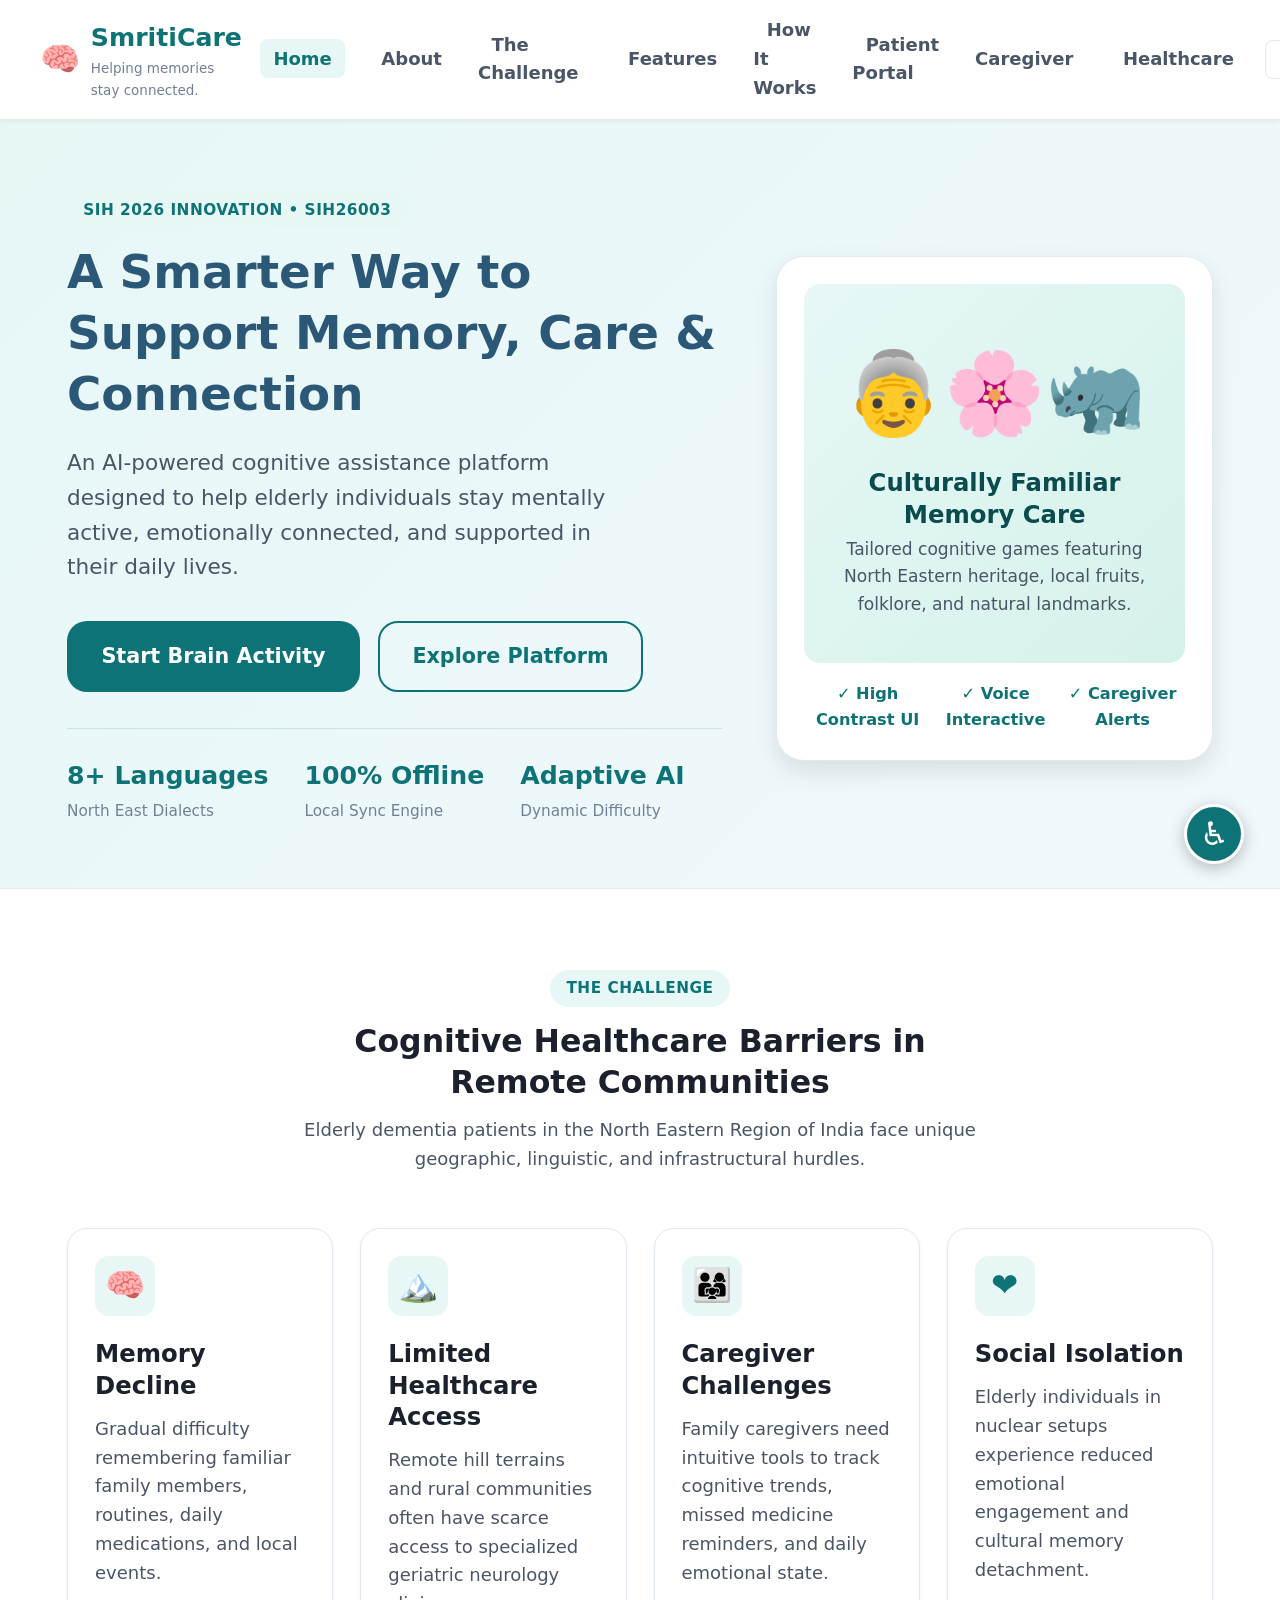
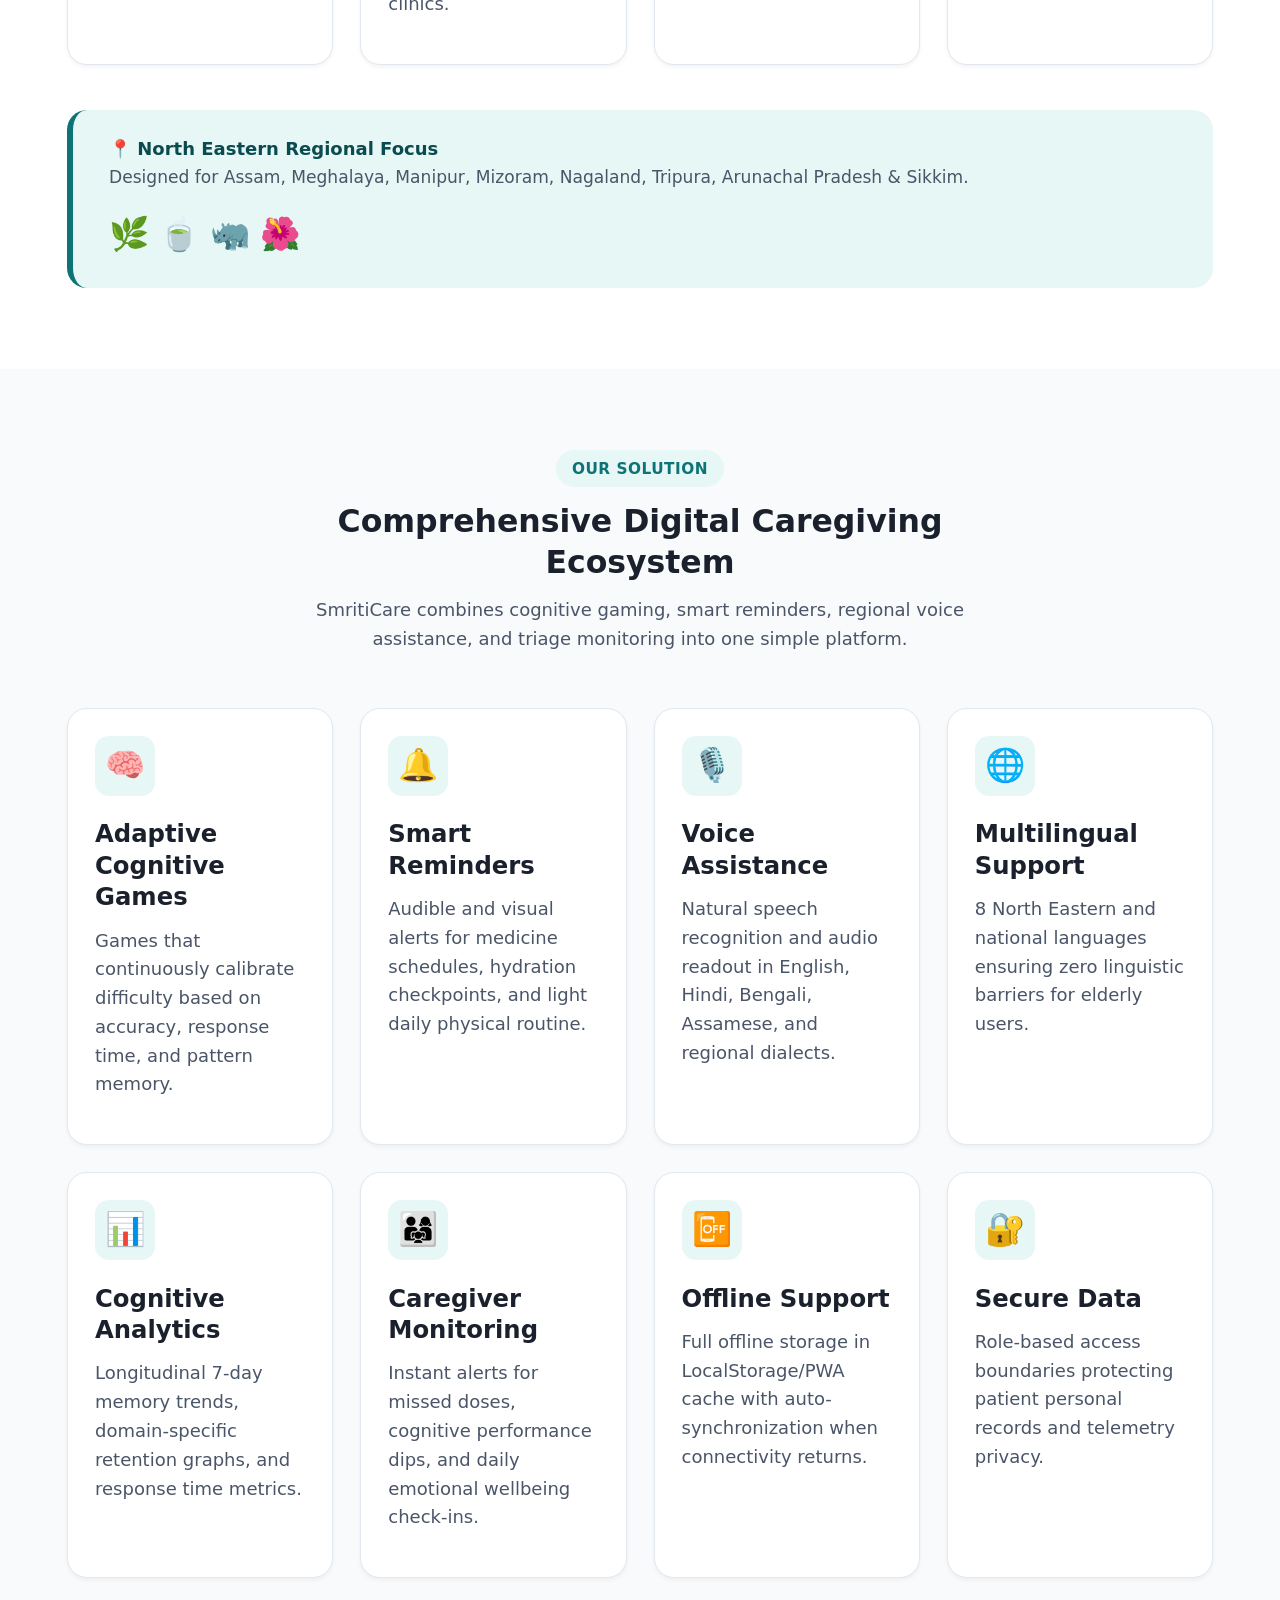
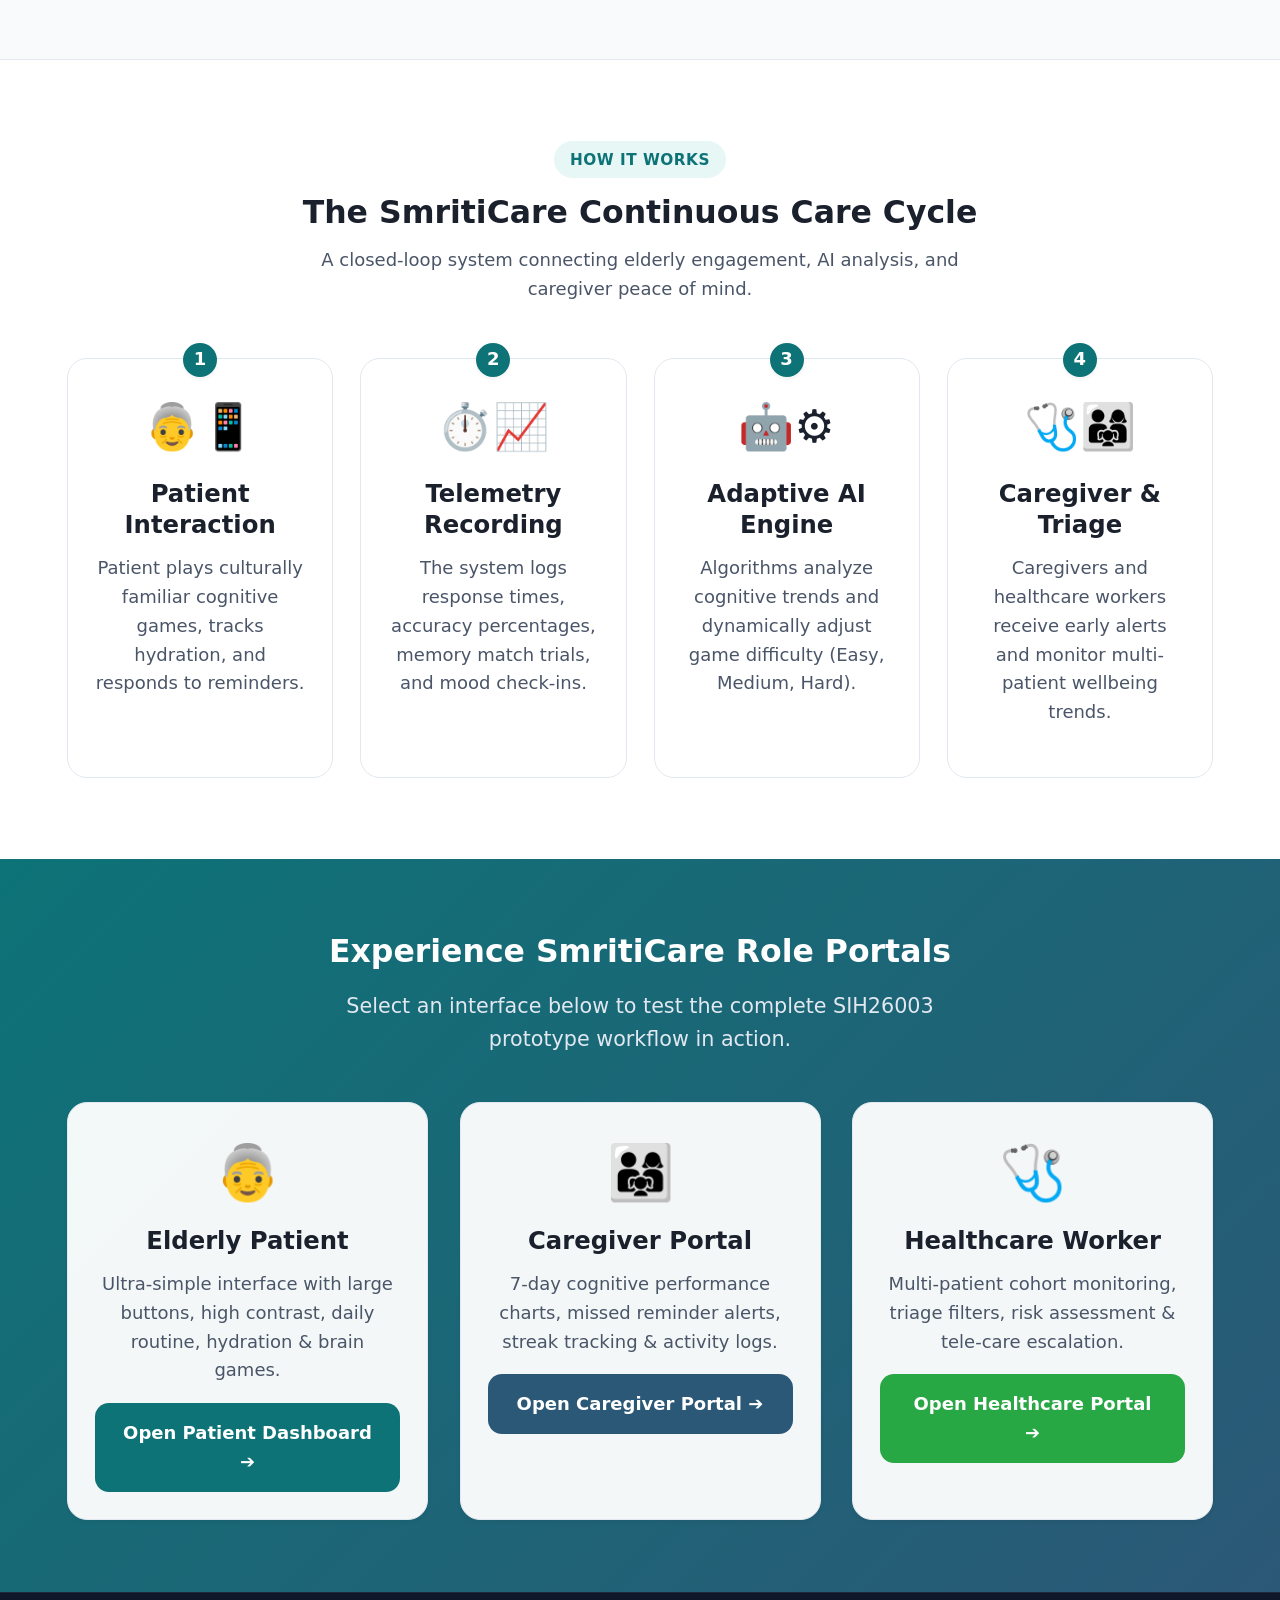
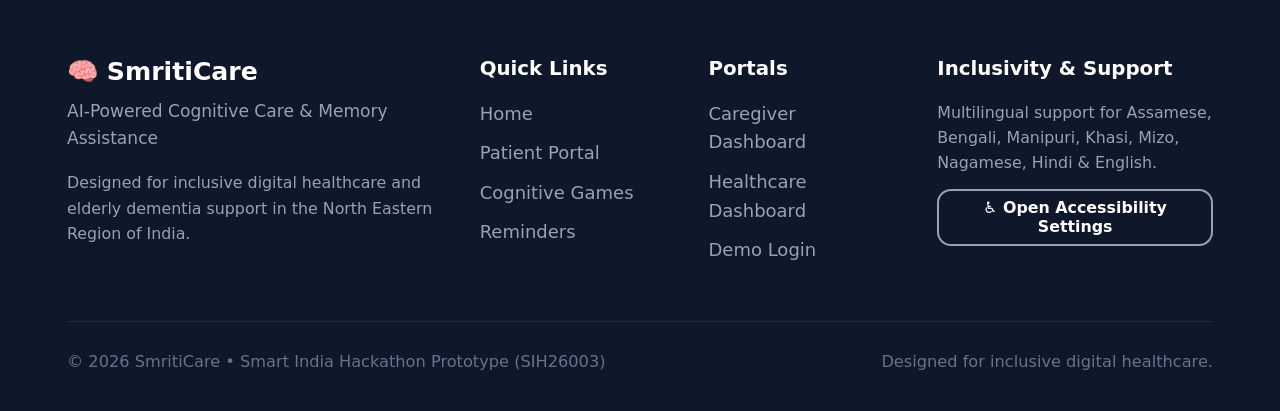
==== index.html @ aeb1ff19 "added all the file" ====
<!DOCTYPE html>
<html lang="en">
<head>
  <meta charset="UTF-8">
  <meta name="viewport" content="width=device-width, initial-scale=1.0">
  <title>SmritiCare — AI-Powered Cognitive Care & Memory Assistance</title>
  <meta name="description" content="AI-powered cognitive gaming and memory assistance platform designed for elderly dementia patients in the North Eastern Region of India.">
  <link rel="manifest" href="manifest.json">
  <meta name="theme-color" content="#0d7377">
  <link rel="stylesheet" href="css/style.css">
</head>
<body>

  <!-- Offline Notification Banner -->
  <div id="offline-banner" class="offline-banner">
    📡 You are currently in <strong>Offline Mode</strong>. Activities will be saved on this device and synchronized when network connectivity is restored.
    <button onclick="simulateSync()" style="background:#fff; color:#d35400; border:none; padding:3px 10px; border-radius:12px; font-weight:700; margin-left:8px; cursor:pointer;">Sync Demo</button>
  </div>

  <!-- Header -->
  <header class="site-header">
    <div class="container header-inner">
      <a href="index.html" class="brand-logo">
        <span class="logo-icon">🧠</span>
        <div>
          <span>SmritiCare</span>
          <span class="logo-tagline" data-i18n="tagline">Helping memories stay connected.</span>
        </div>
      </a>

      <!-- Desktop Navigation -->
      <nav aria-label="Main Navigation">
        <ul class="nav-links">
          <li><a href="index.html" class="nav-link active" data-i18n="nav_home">Home</a></li>
          <li><a href="#about" class="nav-link">About</a></li>
          <li><a href="#problem" class="nav-link">The Challenge</a></li>
          <li><a href="#features" class="nav-link">Features</a></li>
          <li><a href="#workflow" class="nav-link">How It Works</a></li>
          <li><a href="patient.html" class="nav-link">Patient Portal</a></li>
          <li><a href="caregiver.html" class="nav-link" data-i18n="nav_caregiver">Caregiver</a></li>
          <li><a href="healthcare.html" class="nav-link" data-i18n="nav_healthcare">Healthcare</a></li>
        </ul>
      </nav>

      <!-- Header Actions -->
      <div class="header-actions">
        <!-- Multilingual Dropdown -->
        <div class="lang-selector-wrapper" title="Change Language">
          <select class="lang-select" aria-label="Select Language">
            <option value="en">English</option>
            <option value="hi">हिंदी (Hindi)</option>
            <option value="bn">বাংলা (Bengali)</option>
            <option value="as">অসমীয়া (Assamese)</option>
            <option value="mni">মৈতৈলোন্ (Manipuri)</option>
            <option value="kha">Khasi</option>
            <option value="mzo">Mizo</option>
            <option value="nag">Nagamese</option>
          </select>
        </div>

        <!-- Network Pill -->
        <div id="network-status-pill" class="status-pill">
          <span class="status-dot"></span> 🟢 Online
        </div>

        <!-- Login CTA -->
        <a href="login.html" class="btn btn-primary btn-sm" data-i18n="nav_login">Login</a>
      </div>
    </div>
  </header>

  <!-- Hero Section -->
  <section class="hero-section">
    <div class="container hero-grid">
      <div class="hero-content">
        <span class="section-tag">SIH 2026 Innovation • SIH26003</span>
        <h1 data-i18n="hero_title">A Smarter Way to Support Memory, Care & Connection</h1>
        <p class="hero-subtitle" data-i18n="hero_subtitle">
          An AI-powered cognitive assistance platform designed to help elderly individuals stay mentally active, emotionally connected, and supported in their daily lives.
        </p>

        <div class="hero-cta-group">
          <a href="patient.html" class="btn btn-primary btn-lg" data-i18n="btn_start_activity">
            🧠 Start Cognitive Activity
          </a>
          <a href="login.html" class="btn btn-outline btn-lg" data-i18n="btn_explore">
            Explore Demo Portals
          </a>
        </div>

        <div class="hero-stats">
          <div class="hero-stat-item">
            <strong>8+ Languages</strong>
            <span>North East Dialects</span>
          </div>
          <div class="hero-stat-item">
            <strong>100% Offline</strong>
            <span>Local Sync Engine</span>
          </div>
          <div class="hero-stat-item">
            <strong>Adaptive AI</strong>
            <span>Dynamic Difficulty</span>
          </div>
        </div>
      </div>

      <!-- Hero Visual Card -->
      <div class="hero-visual-card">
        <div style="background: linear-gradient(135deg, #e6f7f6 0%, #d5f2ea 100%); border-radius: 16px; padding: 2.5rem 1.5rem; margin-bottom: 1rem;">
          <div style="font-size: 4.5rem; margin-bottom: 0.5rem;">👵🌸🦏</div>
          <h3 style="color: var(--primary-dark); margin-bottom: 0.3rem;">Culturally Familiar Memory Care</h3>
          <p style="font-size: 0.95rem; margin: 0; color: var(--text-secondary);">
            Tailored cognitive games featuring North Eastern heritage, local fruits, folklore, and natural landmarks.
          </p>
        </div>
        <div style="display: flex; justify-content: space-around; font-size: 0.9rem; font-weight: 700; color: var(--primary);">
          <span>✓ High Contrast UI</span>
          <span>✓ Voice Interactive</span>
          <span>✓ Caregiver Alerts</span>
        </div>
      </div>
    </div>
  </section>

  <!-- Problem Section (North Eastern Region Focus) -->
  <section id="problem" style="padding: 4.5rem 0; background: var(--bg-surface);">
    <div class="container">
      <div class="section-header">
        <span class="section-tag">The Challenge</span>
        <h2>Cognitive Healthcare Barriers in Remote Communities</h2>
        <p>Elderly dementia patients in the North Eastern Region of India face unique geographic, linguistic, and infrastructural hurdles.</p>
      </div>

      <div class="grid-4">
        <div class="card">
          <div class="feature-icon-box">🧠</div>
          <h3>Memory Decline</h3>
          <p>Gradual difficulty remembering familiar family members, routines, daily medications, and local events.</p>
        </div>

        <div class="card">
          <div class="feature-icon-box">🏔️</div>
          <h3>Limited Healthcare Access</h3>
          <p>Remote hill terrains and rural communities often have scarce access to specialized geriatric neurology clinics.</p>
        </div>

        <div class="card">
          <div class="feature-icon-box">👨‍👩‍👧</div>
          <h3>Caregiver Challenges</h3>
          <p>Family caregivers need intuitive tools to track cognitive trends, missed medicine reminders, and daily emotional state.</p>
        </div>

        <div class="card">
          <div class="feature-icon-box">❤️</div>
          <h3>Social Isolation</h3>
          <p>Elderly individuals in nuclear setups experience reduced emotional engagement and cultural memory detachment.</p>
        </div>
      </div>

      <!-- NER Regional Banner -->
      <div style="margin-top: 2.5rem; background: var(--primary-subtle); border-radius: var(--radius-lg); padding: 1.5rem 2rem; display: flex; align-items: center; justify-content: space-between; flex-wrap: wrap; gap: 1rem; border-left: 6px solid var(--primary);">
        <div>
          <h4 style="margin-bottom: 0.2rem; color: var(--primary-dark);">📍 North Eastern Regional Focus</h4>
          <p style="margin: 0; font-size: 0.95rem;">Designed for Assam, Meghalaya, Manipur, Mizoram, Nagaland, Tripura, Arunachal Pradesh & Sikkim.</p>
        </div>
        <span style="font-size: 1.8rem;">🌿 🍵 🦏 🌺</span>
      </div>
    </div>
  </section>

  <!-- Solution Section (8 Core Features) -->
  <section id="features" style="padding: 4.5rem 0; background: var(--bg-page);">
    <div class="container">
      <div class="section-header">
        <span class="section-tag">Our Solution</span>
        <h2>Comprehensive Digital Caregiving Ecosystem</h2>
        <p>SmritiCare combines cognitive gaming, smart reminders, regional voice assistance, and triage monitoring into one simple platform.</p>
      </div>

      <div class="grid-4">
        <div class="card card-clickable" onclick="window.location.href='games.html'">
          <div class="feature-icon-box">🧠</div>
          <h3>Adaptive Cognitive Games</h3>
          <p>Games that continuously calibrate difficulty based on accuracy, response time, and pattern memory.</p>
        </div>

        <div class="card card-clickable" onclick="window.location.href='reminders.html'">
          <div class="feature-icon-box">🔔</div>
          <h3>Smart Reminders</h3>
          <p>Audible and visual alerts for medicine schedules, hydration checkpoints, and light daily physical routine.</p>
        </div>

        <div class="card card-clickable" onclick="window.location.href='patient.html'">
          <div class="feature-icon-box">🎙️</div>
          <h3>Voice Assistance</h3>
          <p>Natural speech recognition and audio readout in English, Hindi, Bengali, Assamese, and regional dialects.</p>
        </div>

        <div class="card card-clickable">
          <div class="feature-icon-box">🌐</div>
          <h3>Multilingual Support</h3>
          <p>8 North Eastern and national languages ensuring zero linguistic barriers for elderly users.</p>
        </div>

        <div class="card card-clickable" onclick="window.location.href='caregiver.html'">
          <div class="feature-icon-box">📊</div>
          <h3>Cognitive Analytics</h3>
          <p>Longitudinal 7-day memory trends, domain-specific retention graphs, and response time metrics.</p>
        </div>

        <div class="card card-clickable" onclick="window.location.href='caregiver.html'">
          <div class="feature-icon-box">👨‍👩‍👧</div>
          <h3>Caregiver Monitoring</h3>
          <p>Instant alerts for missed doses, cognitive performance dips, and daily emotional wellbeing check-ins.</p>
        </div>

        <div class="card card-clickable">
          <div class="feature-icon-box">📴</div>
          <h3>Offline Support</h3>
          <p>Full offline storage in LocalStorage/PWA cache with auto-synchronization when connectivity returns.</p>
        </div>

        <div class="card card-clickable" onclick="document.getElementById('privacy-modal').classList.add('open')">
          <div class="feature-icon-box">🔐</div>
          <h3>Secure Data</h3>
          <p>Role-based access boundaries protecting patient personal records and telemetry privacy.</p>
        </div>
      </div>
    </div>
  </section>

  <!-- How It Works (4-Step Connected Workflow) -->
  <section id="workflow" style="padding: 4.5rem 0; background: var(--bg-surface); border-top: 1px solid var(--border-color);">
    <div class="container">
      <div class="section-header">
        <span class="section-tag">How It Works</span>
        <h2>The SmritiCare Continuous Care Cycle</h2>
        <p>A closed-loop system connecting elderly engagement, AI analysis, and caregiver peace of mind.</p>
      </div>

      <div class="grid-4" style="margin-top: 2rem;">
        <div class="workflow-step">
          <div class="step-badge">1</div>
          <div style="font-size: 2.5rem; margin-bottom: 0.8rem;">👵📱</div>
          <h3>Patient Interaction</h3>
          <p>Patient plays culturally familiar cognitive games, tracks hydration, and responds to reminders.</p>
        </div>

        <div class="workflow-step">
          <div class="step-badge">2</div>
          <div style="font-size: 2.5rem; margin-bottom: 0.8rem;">⏱️📈</div>
          <h3>Telemetry Recording</h3>
          <p>The system logs response times, accuracy percentages, memory match trials, and mood check-ins.</p>
        </div>

        <div class="workflow-step">
          <div class="step-badge">3</div>
          <div style="font-size: 2.5rem; margin-bottom: 0.8rem;">🤖⚙️</div>
          <h3>Adaptive AI Engine</h3>
          <p>Algorithms analyze cognitive trends and dynamically adjust game difficulty (Easy, Medium, Hard).</p>
        </div>

        <div class="workflow-step">
          <div class="step-badge">4</div>
          <div style="font-size: 2.5rem; margin-bottom: 0.8rem;">🩺👨‍👩‍👧</div>
          <h3>Caregiver & Triage</h3>
          <p>Caregivers and healthcare workers receive early alerts and monitor multi-patient wellbeing trends.</p>
        </div>
      </div>
    </div>
  </section>

  <!-- Role Portals Callout -->
  <section id="about" style="padding: 4rem 0; background: linear-gradient(135deg, #0d7377 0%, #2b5876 100%); color: #fff;">
    <div class="container text-center">
      <h2 style="color: #fff; margin-bottom: 1rem;">Experience SmritiCare Role Portals</h2>
      <p style="color: #e2e8f0; max-width: 650px; margin: 0 auto 2.5rem; font-size: 1.15rem;">
        Select an interface below to test the complete SIH26003 prototype workflow in action.
      </p>

      <div class="grid-3">
        <div class="card" style="background: rgba(255, 255, 255, 0.95); text-align: center; color: var(--text-primary);">
          <div style="font-size: 3rem; margin-bottom: 0.5rem;">👵</div>
          <h3>Elderly Patient</h3>
          <p>Ultra-simple interface with large buttons, high contrast, daily routine, hydration & brain games.</p>
          <a href="patient.html" class="btn btn-primary" style="width: 100%;">Open Patient Dashboard ➔</a>
        </div>

        <div class="card" style="background: rgba(255, 255, 255, 0.95); text-align: center; color: var(--text-primary);">
          <div style="font-size: 3rem; margin-bottom: 0.5rem;">👨‍👩‍👧</div>
          <h3>Caregiver Portal</h3>
          <p>7-day cognitive performance charts, missed reminder alerts, streak tracking & activity logs.</p>
          <a href="caregiver.html" class="btn btn-secondary" style="width: 100%;">Open Caregiver Portal ➔</a>
        </div>

        <div class="card" style="background: rgba(255, 255, 255, 0.95); text-align: center; color: var(--text-primary);">
          <div style="font-size: 3rem; margin-bottom: 0.5rem;">🩺</div>
          <h3>Healthcare Worker</h3>
          <p>Multi-patient cohort monitoring, triage filters, risk assessment & tele-care escalation.</p>
          <a href="healthcare.html" class="btn btn-primary" style="width: 100%; background: #28a745;">Open Healthcare Portal ➔</a>
        </div>
      </div>
    </div>
  </section>

  <!-- Data Protection Modal -->
  <div id="privacy-modal" class="modal-backdrop">
    <div class="modal-box">
      <button class="modal-close-btn" onclick="document.getElementById('privacy-modal').classList.remove('open')">✕</button>
      <div style="font-size: 3rem; text-align: center; margin-bottom: 0.5rem;">🔐</div>
      <h2 style="text-align: center;">Your Data, Protected</h2>
      <p class="text-muted text-center">SmritiCare respects patient confidentiality and regional data sovereignty.</p>
      
      <div style="display: grid; gap: 0.8rem; margin: 1.5rem 0;">
        <div style="background: var(--bg-subtle); padding: 0.8rem 1rem; border-radius: 8px;">
          <strong>🛡️ Role-Based Access Control:</strong> Strict separation between patient, caregiver, and clinician views.
        </div>
        <div style="background: var(--bg-subtle); padding: 0.8rem 1rem; border-radius: 8px;">
          <strong>📱 Local Offline Storage:</strong> Activity data is stored locally first on device before optional cloud sync.
        </div>
        <div style="background: var(--bg-subtle); padding: 0.8rem 1rem; border-radius: 8px;">
          <strong>☁️ Secure Synchronization:</strong> Encrypted telemetry transfer during connected sessions.
        </div>
      </div>

      <button class="btn btn-primary btn-lg" style="width: 100%;" onclick="document.getElementById('privacy-modal').classList.remove('open')">I Understand</button>
    </div>
  </div>

  <!-- Floating Accessibility Button & Panel -->
  <button id="a11y-fab-btn" class="a11y-fab" title="Accessibility Options" aria-label="Accessibility Options">♿</button>
  <div id="a11y-panel" class="a11y-panel">
    <h3 style="margin-bottom: 0.75rem; color: var(--primary);">♿ Accessibility</h3>
    <div class="a11y-option-row">
      <label for="a11y-chk-large-text"><strong>Larger Text Size</strong></label>
      <input type="checkbox" id="a11y-chk-large-text" style="width: 22px; height: 22px; cursor: pointer;">
    </div>
    <div class="a11y-option-row">
      <label for="a11y-chk-contrast"><strong>High Contrast Mode</strong></label>
      <input type="checkbox" id="a11y-chk-contrast" style="width: 22px; height: 22px; cursor: pointer;">
    </div>
    <div class="a11y-option-row">
      <label for="a11y-chk-motion"><strong>Reduce Motion</strong></label>
      <input type="checkbox" id="a11y-chk-motion" style="width: 22px; height: 22px; cursor: pointer;">
    </div>
    <div style="margin-top: 1rem; text-align: right;">
      <button class="btn btn-sm btn-primary" onclick="A11Y.togglePanel()">Done</button>
    </div>
  </div>

  <!-- Footer -->
  <footer class="site-footer">
    <div class="container">
      <div class="footer-grid">
        <div class="footer-brand">
          <h3>🧠 SmritiCare</h3>
          <p class="footer-tagline">AI-Powered Cognitive Care & Memory Assistance</p>
          <p style="font-size: 0.88rem; color: #94a3b8;">
            Designed for inclusive digital healthcare and elderly dementia support in the North Eastern Region of India.
          </p>
        </div>

        <div class="footer-col">
          <h4>Quick Links</h4>
          <ul class="footer-links">
            <li><a href="index.html">Home</a></li>
            <li><a href="patient.html">Patient Portal</a></li>
            <li><a href="games.html">Cognitive Games</a></li>
            <li><a href="reminders.html">Reminders</a></li>
          </ul>
        </div>

        <div class="footer-col">
          <h4>Portals</h4>
          <ul class="footer-links">
            <li><a href="caregiver.html">Caregiver Dashboard</a></li>
            <li><a href="healthcare.html">Healthcare Dashboard</a></li>
            <li><a href="login.html">Demo Login</a></li>
          </ul>
        </div>

        <div class="footer-col">
          <h4>Inclusivity & Support</h4>
          <p style="font-size: 0.88rem; color: #94a3b8; margin-bottom: 0.75rem;">
            Multilingual support for Assamese, Bengali, Manipuri, Khasi, Mizo, Nagamese, Hindi & English.
          </p>
          <button class="btn btn-sm btn-outline" style="color: #fff; border-color: #94a3b8;" onclick="A11Y.togglePanel()">
            ♿ Open Accessibility Settings
          </button>
        </div>
      </div>

      <div class="footer-bottom">
        <span>© 2026 SmritiCare • Smart India Hackathon Prototype (SIH26003)</span>
        <span>Designed for inclusive digital healthcare.</span>
      </div>
    </div>
  </footer>

  <script src="js/main.js"></script>
</body>
</html>
---- css/style.css ----
/* ==========================================================================
   SmritiCare - Design System & Stylesheet (SIH26003)
   Calm, Trustworthy Healthcare Palette + Elderly-Friendly UX
   ========================================================================== */

:root {
  /* Primary Healthcare Colors */
  --primary: #0d7377;
  --primary-light: #14a098;
  --primary-dark: #094b4e;
  --primary-subtle: #e6f7f6;
  
  --secondary: #2b5876;
  --secondary-light: #4e7d96;
  
  --accent: #ff7b54;
  --accent-light: #ffe8df;
  --success: #28a745;
  --success-light: #e8f7ec;
  --warning: #f39c12;
  --warning-light: #fef5e7;
  --danger: #e74c3c;
  --danger-light: #fdeeed;
  --info: #3498db;
  --info-light: #ebf5fb;

  /* Neutral Surface & Background Colors */
  --bg-page: #f8fafc;
  --bg-surface: #ffffff;
  --bg-card: #ffffff;
  --bg-subtle: #f1f5f9;
  
  /* Text Colors (High Contrast Baseline) */
  --text-primary: #1a202c;
  --text-secondary: #4a5568;
  --text-muted: #718096;
  --text-inverse: #ffffff;

  /* Borders & Shadows */
  --border-color: #e2e8f0;
  --border-focus: #0d7377;
  --shadow-sm: 0 2px 4px rgba(0, 0, 0, 0.05);
  --shadow-md: 0 4px 12px rgba(13, 115, 119, 0.08);
  --shadow-lg: 0 10px 25px rgba(0, 0, 0, 0.1);
  --shadow-hover: 0 8px 20px rgba(13, 115, 119, 0.15);

  /* Radii */
  --radius-sm: 8px;
  --radius-md: 14px;
  --radius-lg: 20px;
  --radius-xl: 28px;
  --radius-full: 9999px;

  /* Typography Sizing Defaults (Elderly Comfort) */
  --font-base: 18px;
  --font-h1: 2.25rem;
  --font-h2: 1.75rem;
  --font-h3: 1.35rem;
  --line-height: 1.6;
  
  /* Transitions */
  --transition: all 0.25s ease-in-out;
}

/* ==========================================================================
   Accessibility Modes (High Contrast, Large Text, Motion)
   ========================================================================== */

body.large-text {
  --font-base: 22px;
  --font-h1: 2.6rem;
  --font-h2: 2.1rem;
  --font-h3: 1.6rem;
}

body.extra-large-text {
  --font-base: 26px;
  --font-h1: 3rem;
  --font-h2: 2.4rem;
  --font-h3: 1.9rem;
}

body.high-contrast {
  --bg-page: #000000;
  --bg-surface: #121212;
  --bg-card: #1e1e1e;
  --bg-subtle: #2d2d2d;
  --primary: #ffd700;
  --primary-light: #fff066;
  --primary-dark: #ccac00;
  --primary-subtle: #332b00;
  --secondary: #00e5ff;
  --text-primary: #ffffff;
  --text-secondary: #f0f0f0;
  --text-muted: #dcdcdc;
  --border-color: #ffd700;
  --shadow-md: 0 0 10px rgba(255, 215, 0, 0.3);
}

body.high-contrast .btn-primary {
  background: #ffd700;
  color: #000000;
  font-weight: 800;
  border: 2px solid #ffffff;
}

body.high-contrast .card {
  border: 2px solid #ffd700;
}

body.reduce-motion * {
  animation: none !important;
  transition: none !important;
}

/* ==========================================================================
   Base & Reset
   ========================================================================== */

*, *::before, *::after {
  box-sizing: border-box;
  margin: 0;
  padding: 0;
}

html {
  font-size: var(--font-base);
  scroll-behavior: smooth;
}

body {
  font-family: system-ui, -apple-system, BlinkMacSystemFont, 'Segoe UI', Roboto, Oxygen, Ubuntu, Cantarell, 'Open Sans', 'Helvetica Neue', sans-serif;
  background-color: var(--bg-page);
  color: var(--text-primary);
  line-height: var(--line-height);
  min-height: 100vh;
  display: flex;
  flex-direction: column;
  -webkit-font-smoothing: antialiased;
}

a {
  color: var(--primary);
  text-decoration: none;
  transition: var(--transition);
}

a:hover, a:focus-visible {
  text-decoration: underline;
}

button, input, select, textarea {
  font-family: inherit;
  font-size: 1rem;
}

button {
  cursor: pointer;
  border: none;
  background: none;
}

button:focus-visible, a:focus-visible, input:focus-visible, select:focus-visible {
  outline: 3px solid var(--border-focus);
  outline-offset: 2px;
}

img, svg {
  max-width: 100%;
  display: block;
}

/* Container */
.container {
  width: 100%;
  max-width: 1200px;
  margin: 0 auto;
  padding: 0 1.5rem;
}

.container-narrow {
  max-width: 900px;
}

.container-wide {
  max-width: 1400px;
}

/* Typography Utility */
h1, h2, h3, h4 {
  color: var(--text-primary);
  font-weight: 700;
  line-height: 1.3;
  margin-bottom: 0.75rem;
}

h1 { font-size: var(--font-h1); }
h2 { font-size: var(--font-h2); }
h3 { font-size: var(--font-h3); }

p {
  margin-bottom: 1rem;
  color: var(--text-secondary);
}

.text-muted { color: var(--text-muted); }
.text-center { text-align: center; }
.text-primary { color: var(--primary); }
.text-bold { font-weight: 700; }

/* ==========================================================================
   Header & Navigation
   ========================================================================== */

.site-header {
  background: var(--bg-surface);
  border-bottom: 1px solid var(--border-color);
  position: sticky;
  top: 0;
  z-index: 100;
  box-shadow: var(--shadow-sm);
}

.header-inner {
  display: flex;
  align-items: center;
  justify-content: space-between;
  padding: 0.9rem 0;
  gap: 1rem;
}

.brand-logo {
  display: flex;
  align-items: center;
  gap: 0.6rem;
  font-size: 1.4rem;
  font-weight: 800;
  color: var(--primary);
  text-decoration: none;
}

.brand-logo .logo-icon {
  font-size: 1.8rem;
  line-height: 1;
}

.brand-logo .logo-tagline {
  font-size: 0.75rem;
  color: var(--text-muted);
  font-weight: 500;
  display: block;
}

.nav-links {
  display: flex;
  align-items: center;
  gap: 1.25rem;
  list-style: none;
}

.nav-link {
  color: var(--text-secondary);
  font-weight: 600;
  padding: 0.5rem 0.75rem;
  border-radius: var(--radius-sm);
  transition: var(--transition);
}

.nav-link:hover, .nav-link.active {
  color: var(--primary);
  background: var(--primary-subtle);
  text-decoration: none;
}

.header-actions {
  display: flex;
  align-items: center;
  gap: 0.75rem;
}

/* Language Dropdown */
.lang-selector-wrapper {
  position: relative;
  display: inline-block;
}

.lang-select {
  padding: 0.45rem 1.8rem 0.45rem 0.75rem;
  border-radius: var(--radius-sm);
  border: 1px solid var(--border-color);
  background: var(--bg-surface);
  color: var(--text-primary);
  font-weight: 600;
  cursor: pointer;
  appearance: none;
  background-image: url("data:image/svg+xml;charset=UTF-8,%3csvg xmlns='http://www.w3.org/2000/svg' viewBox='0 0 24 24' fill='none' stroke='%230d7377' stroke-width='2' stroke-linecap='round' stroke-linejoin='round'%3e%3cpolyline points='6 9 12 15 18 9'%3e%3c/polyline%3e%3c/svg%3e");
  background-repeat: no-repeat;
  background-position: right 0.5rem center;
  background-size: 1rem;
}

/* Connectivity Status Pill */
.status-pill {
  display: inline-flex;
  align-items: center;
  gap: 0.4rem;
  padding: 0.35rem 0.75rem;
  border-radius: var(--radius-full);
  font-size: 0.85rem;
  font-weight: 600;
  background: var(--success-light);
  color: var(--success);
}

.status-pill.offline {
  background: var(--warning-light);
  color: var(--warning);
}

.status-dot {
  width: 9px;
  height: 9px;
  border-radius: 50%;
  background: currentColor;
  display: inline-block;
}

/* ==========================================================================
   Buttons & Interactive Elements
   ========================================================================== */

.btn {
  display: inline-flex;
  align-items: center;
  justify-content: center;
  gap: 0.5rem;
  font-weight: 600;
  padding: 0.75rem 1.4rem;
  border-radius: var(--radius-md);
  transition: var(--transition);
  text-decoration: none;
  text-align: center;
  cursor: pointer;
  border: 2px solid transparent;
  min-height: 48px; /* Touch target accessibility */
}

.btn-primary {
  background: var(--primary);
  color: var(--text-inverse);
}
.btn-primary:hover {
  background: var(--primary-light);
  box-shadow: var(--shadow-md);
  text-decoration: none;
  transform: translateY(-1px);
}

.btn-secondary {
  background: var(--secondary);
  color: var(--text-inverse);
}
.btn-secondary:hover {
  background: var(--secondary-light);
  text-decoration: none;
}

.btn-outline {
  background: transparent;
  border-color: var(--primary);
  color: var(--primary);
}
.btn-outline:hover {
  background: var(--primary-subtle);
  text-decoration: none;
}

.btn-accent {
  background: var(--accent);
  color: var(--text-inverse);
}
.btn-accent:hover {
  opacity: 0.95;
  box-shadow: var(--shadow-md);
  text-decoration: none;
}

.btn-lg {
  padding: 0.95rem 1.8rem;
  font-size: 1.15rem;
  border-radius: var(--radius-lg);
  font-weight: 700;
}

.btn-sm {
  padding: 0.4rem 0.9rem;
  font-size: 0.88rem;
  min-height: 38px;
}

.btn-icon {
  width: 48px;
  height: 48px;
  padding: 0;
  border-radius: 50%;
  display: inline-flex;
  align-items: center;
  justify-content: center;
}

/* Elderly Large Action Cards */
.card {
  background: var(--bg-card);
  border: 1px solid var(--border-color);
  border-radius: var(--radius-lg);
  padding: 1.5rem;
  box-shadow: var(--shadow-sm);
  transition: var(--transition);
}

.card:hover {
  box-shadow: var(--shadow-md);
}

.card-clickable {
  cursor: pointer;
}
.card-clickable:hover {
  transform: translateY(-3px);
  border-color: var(--primary-light);
  box-shadow: var(--shadow-hover);
}

/* ==========================================================================
   Hero & Landing Sections
   ========================================================================== */

.hero-section {
  padding: 4rem 0 3.5rem;
  background: linear-gradient(135deg, #e6f7f6 0%, #f1f8fc 100%);
  border-bottom: 1px solid var(--border-color);
}

body.high-contrast .hero-section {
  background: #000;
}

.hero-grid {
  display: grid;
  grid-template-columns: 1.2fr 0.8fr;
  gap: 3rem;
  align-items: center;
}

.hero-content h1 {
  font-size: 2.6rem;
  margin-bottom: 1.2rem;
  color: var(--secondary);
}

body.high-contrast .hero-content h1 {
  color: var(--primary);
}

.hero-subtitle {
  font-size: 1.2rem;
  color: var(--text-secondary);
  margin-bottom: 2rem;
  max-width: 580px;
}

.hero-cta-group {
  display: flex;
  flex-wrap: wrap;
  gap: 1rem;
  margin-bottom: 2rem;
}

.hero-stats {
  display: flex;
  gap: 2rem;
  padding-top: 1.5rem;
  border-top: 1px solid rgba(13, 115, 119, 0.15);
}

.hero-stat-item strong {
  display: block;
  font-size: 1.4rem;
  color: var(--primary);
}

.hero-stat-item span {
  font-size: 0.85rem;
  color: var(--text-muted);
}

.hero-visual-card {
  background: var(--bg-surface);
  border-radius: var(--radius-xl);
  padding: 1.5rem;
  box-shadow: var(--shadow-lg);
  border: 1px solid var(--border-color);
  text-align: center;
  position: relative;
}

.hero-illustration {
  width: 100%;
  max-height: 280px;
  object-fit: contain;
  margin-bottom: 1rem;
  border-radius: var(--radius-md);
}

/* Feature & Problem Grids */
.section-header {
  text-align: center;
  max-width: 700px;
  margin: 0 auto 3rem;
}

.section-tag {
  display: inline-block;
  background: var(--primary-subtle);
  color: var(--primary);
  font-weight: 700;
  font-size: 0.85rem;
  padding: 0.35rem 0.9rem;
  border-radius: var(--radius-full);
  margin-bottom: 0.75rem;
  text-transform: uppercase;
  letter-spacing: 0.5px;
}

.grid-2 {
  display: grid;
  grid-template-columns: repeat(2, 1fr);
  gap: 1.75rem;
}

.grid-3 {
  display: grid;
  grid-template-columns: repeat(3, 1fr);
  gap: 1.75rem;
}

.grid-4 {
  display: grid;
  grid-template-columns: repeat(4, 1fr);
  gap: 1.5rem;
}

.feature-icon-box {
  width: 60px;
  height: 60px;
  border-radius: var(--radius-md);
  background: var(--primary-subtle);
  color: var(--primary);
  display: flex;
  align-items: center;
  justify-content: center;
  font-size: 1.8rem;
  margin-bottom: 1.25rem;
}

/* Workflow Step Cards */
.workflow-step {
  position: relative;
  background: var(--bg-surface);
  border: 1px solid var(--border-color);
  border-radius: var(--radius-lg);
  padding: 1.8rem 1.5rem;
  text-align: center;
}

.step-badge {
  position: absolute;
  top: -16px;
  left: 50%;
  transform: translateX(-50%);
  background: var(--primary);
  color: #fff;
  width: 34px;
  height: 34px;
  border-radius: 50%;
  display: flex;
  align-items: center;
  justify-content: center;
  font-weight: 800;
  box-shadow: var(--shadow-sm);
}

/* ==========================================================================
   Patient Portal UI (Elderly-First)
   ========================================================================== */

.patient-header-greeting {
  background: linear-gradient(135deg, var(--primary) 0%, var(--secondary) 100%);
  color: #ffffff;
  padding: 2.2rem 2rem;
  border-radius: var(--radius-xl);
  margin-bottom: 2rem;
  box-shadow: var(--shadow-md);
  display: flex;
  justify-content: space-between;
  align-items: center;
  flex-wrap: wrap;
  gap: 1.5rem;
}

body.high-contrast .patient-header-greeting {
  background: #111;
  border: 2px solid #ffd700;
}

.greeting-title {
  font-size: 2rem;
  margin-bottom: 0.4rem;
  color: #ffffff;
}

body.high-contrast .greeting-title {
  color: #ffd700;
}

.greeting-date {
  opacity: 0.9;
  font-size: 1.1rem;
}

/* Large Activity Card */
.activity-hero-card {
  background: var(--bg-surface);
  border: 2px solid var(--primary-light);
  border-radius: var(--radius-xl);
  padding: 2rem;
  display: flex;
  align-items: center;
  justify-content: space-between;
  gap: 1.5rem;
  margin-bottom: 2rem;
  box-shadow: var(--shadow-md);
}

.activity-hero-info {
  display: flex;
  align-items: center;
  gap: 1.5rem;
}

.activity-large-icon {
  font-size: 3.5rem;
  background: var(--primary-subtle);
  width: 90px;
  height: 90px;
  border-radius: var(--radius-lg);
  display: flex;
  align-items: center;
  justify-content: center;
}

/* Hydration Counter */
.hydration-widget {
  background: var(--info-light);
  border: 1px solid #bce0fd;
  border-radius: var(--radius-lg);
  padding: 1.5rem;
  text-align: center;
}

.glasses-grid {
  display: flex;
  justify-content: center;
  gap: 0.6rem;
  margin: 1rem 0;
  flex-wrap: wrap;
}

.glass-item {
  font-size: 2rem;
  cursor: pointer;
  transition: var(--transition);
  opacity: 0.35;
  user-select: none;
}

.glass-item.filled {
  opacity: 1;
  transform: scale(1.1);
}

/* Daily Routine Timeline */
.routine-list {
  list-style: none;
}

.routine-item {
  display: flex;
  align-items: center;
  justify-content: space-between;
  padding: 1.1rem 1.25rem;
  margin-bottom: 0.75rem;
  background: var(--bg-surface);
  border: 1px solid var(--border-color);
  border-radius: var(--radius-md);
  gap: 1rem;
}

.routine-item.done {
  background: var(--success-light);
  border-color: #b7e4c7;
}

.routine-time {
  font-weight: 700;
  color: var(--primary);
  font-size: 1.05rem;
  min-width: 95px;
}

.routine-title {
  font-weight: 600;
  flex: 1;
}

/* Emotional Mood Check-In */
.mood-picker {
  display: flex;
  justify-content: space-between;
  gap: 0.75rem;
  margin: 1.5rem 0 1rem;
}

.mood-btn {
  flex: 1;
  display: flex;
  flex-direction: column;
  align-items: center;
  gap: 0.4rem;
  padding: 1rem 0.5rem;
  border: 2px solid var(--border-color);
  border-radius: var(--radius-lg);
  background: var(--bg-surface);
  transition: var(--transition);
}

.mood-btn .mood-emoji {
  font-size: 2.4rem;
}

.mood-btn .mood-label {
  font-size: 0.9rem;
  font-weight: 700;
}

.mood-btn:hover, .mood-btn.active {
  border-color: var(--primary);
  background: var(--primary-subtle);
  transform: translateY(-3px);
}

/* Voice Assistant Card / Widget */
.voice-assistant-card {
  background: linear-gradient(135deg, #14a098 0%, #0d7377 100%);
  color: #ffffff;
  border-radius: var(--radius-xl);
  padding: 1.8rem;
  text-align: center;
  box-shadow: var(--shadow-md);
  margin-bottom: 2rem;
}

.voice-mic-btn {
  width: 90px;
  height: 90px;
  border-radius: 50%;
  background: #ffffff;
  color: var(--primary);
  font-size: 2.5rem;
  margin: 1.2rem auto;
  display: flex;
  align-items: center;
  justify-content: center;
  box-shadow: 0 0 0 8px rgba(255, 255, 255, 0.25);
  transition: var(--transition);
}

.voice-mic-btn.listening {
  animation: pulse-ring 1.5s infinite;
  background: var(--accent);
  color: #fff;
}

@keyframes pulse-ring {
  0% { box-shadow: 0 0 0 0 rgba(255, 123, 84, 0.7); }
  70% { box-shadow: 0 0 0 18px rgba(255, 123, 84, 0); }
  100% { box-shadow: 0 0 0 0 rgba(255, 123, 84, 0); }
}

.voice-prompt-chips {
  display: flex;
  flex-wrap: wrap;
  justify-content: center;
  gap: 0.6rem;
  margin-top: 1rem;
}

.prompt-chip {
  background: rgba(255, 255, 255, 0.2);
  color: #fff;
  padding: 0.4rem 0.85rem;
  border-radius: var(--radius-full);
  font-size: 0.9rem;
  cursor: pointer;
  border: 1px solid rgba(255, 255, 255, 0.3);
}
.prompt-chip:hover {
  background: #ffffff;
  color: var(--primary);
}

/* Bottom Nav for Mobile/Tablet */
.patient-bottom-nav {
  display: none;
  position: fixed;
  bottom: 0;
  left: 0;
  right: 0;
  background: var(--bg-surface);
  border-top: 1px solid var(--border-color);
  padding: 0.6rem 0.5rem;
  box-shadow: 0 -4px 15px rgba(0, 0, 0, 0.08);
  z-index: 90;
}

.bottom-nav-grid {
  display: flex;
  justify-content: space-around;
  align-items: center;
}

.bottom-nav-item {
  display: flex;
  flex-direction: column;
  align-items: center;
  gap: 0.2rem;
  color: var(--text-muted);
  font-size: 0.75rem;
  font-weight: 700;
  padding: 0.3rem 0.6rem;
  border-radius: var(--radius-sm);
}

.bottom-nav-item .nav-icon {
  font-size: 1.4rem;
}

.bottom-nav-item.active, .bottom-nav-item:hover {
  color: var(--primary);
  text-decoration: none;
}

/* ==========================================================================
   Memory Match Game Specifics
   ========================================================================== */

.game-header-bar {
  display: flex;
  justify-content: space-between;
  align-items: center;
  background: var(--bg-surface);
  border: 1px solid var(--border-color);
  border-radius: var(--radius-lg);
  padding: 1rem 1.5rem;
  margin-bottom: 1.5rem;
  flex-wrap: wrap;
  gap: 1rem;
}

.game-stat-box {
  display: flex;
  align-items: center;
  gap: 0.6rem;
  font-weight: 700;
  font-size: 1.1rem;
}

.game-stat-box .stat-icon {
  font-size: 1.4rem;
}

.memory-grid {
  display: grid;
  grid-template-columns: repeat(4, 1fr);
  gap: 1.2rem;
  max-width: 720px;
  margin: 0 auto 2rem;
  perspective: 1000px;
}

.memory-card {
  aspect-ratio: 1 / 1;
  background: #ffffff;
  border: 3px solid var(--primary-subtle);
  border-radius: var(--radius-lg);
  display: flex;
  flex-direction: column;
  align-items: center;
  justify-content: center;
  cursor: pointer;
  position: relative;
  transform-style: preserve-3d;
  transition: transform 0.4s ease, border-color 0.2s ease, box-shadow 0.2s ease;
  user-select: none;
  box-shadow: var(--shadow-sm);
  min-height: 110px;
}

.memory-card:hover {
  border-color: var(--primary-light);
  transform: translateY(-2px);
}

.memory-card .card-face {
  position: absolute;
  inset: 0;
  backface-visibility: hidden;
  display: flex;
  flex-direction: column;
  align-items: center;
  justify-content: center;
  border-radius: calc(var(--radius-lg) - 3px);
  padding: 0.5rem;
}

.memory-card .card-back {
  background: linear-gradient(135deg, var(--primary) 0%, var(--primary-light) 100%);
  color: #ffffff;
  font-size: 2.2rem;
}

.memory-card .card-front {
  background: #ffffff;
  transform: rotateY(180deg);
  border: 2px solid var(--primary-light);
}

.memory-card.flipped {
  transform: rotateY(180deg);
}

.memory-card.matched {
  transform: rotateY(180deg);
  border-color: var(--success);
  background: var(--success-light);
  cursor: default;
}

.memory-card .card-icon {
  font-size: 3rem;
  line-height: 1;
  margin-bottom: 0.25rem;
}

.memory-card .card-label {
  font-size: 0.85rem;
  font-weight: 700;
  color: var(--text-primary);
  text-align: center;
}

/* AI Adaptive Recommendation Box */
.ai-adaptive-box {
  background: linear-gradient(135deg, #f0fdf4 0%, #e6f7f6 100%);
  border: 2px solid #86efac;
  border-radius: var(--radius-lg);
  padding: 1.5rem;
  margin: 1.5rem 0;
}

.ai-badge {
  display: inline-flex;
  align-items: center;
  gap: 0.4rem;
  background: var(--primary);
  color: #fff;
  padding: 0.25rem 0.75rem;
  border-radius: var(--radius-full);
  font-size: 0.85rem;
  font-weight: 700;
  margin-bottom: 0.75rem;
}

/* ==========================================================================
   Caregiver & Healthcare Dashboards
   ========================================================================== */

.dashboard-layout {
  display: grid;
  grid-template-columns: 280px 1fr;
  gap: 2rem;
  margin-top: 1.5rem;
}

.dashboard-sidebar {
  background: var(--bg-surface);
  border: 1px solid var(--border-color);
  border-radius: var(--radius-lg);
  padding: 1.5rem;
  height: fit-content;
}

.patient-profile-card {
  text-align: center;
  padding-bottom: 1.5rem;
  border-bottom: 1px solid var(--border-color);
  margin-bottom: 1.5rem;
}

.patient-avatar-large {
  width: 90px;
  height: 90px;
  border-radius: 50%;
  background: var(--primary-subtle);
  color: var(--primary);
  font-size: 2.8rem;
  display: flex;
  align-items: center;
  justify-content: center;
  margin: 0 auto 0.75rem;
  border: 3px solid var(--primary-light);
}

.patient-select-dropdown {
  width: 100%;
  padding: 0.7rem;
  border-radius: var(--radius-md);
  border: 1px solid var(--border-color);
  font-weight: 600;
  background: var(--bg-surface);
  margin-top: 0.75rem;
}

.metrics-summary-grid {
  display: grid;
  grid-template-columns: repeat(4, 1fr);
  gap: 1.25rem;
  margin-bottom: 2rem;
}

.metric-card {
  background: var(--bg-surface);
  border: 1px solid var(--border-color);
  border-radius: var(--radius-lg);
  padding: 1.3rem;
  display: flex;
  flex-direction: column;
}

.metric-header {
  display: flex;
  justify-content: space-between;
  align-items: center;
  color: var(--text-muted);
  font-size: 0.9rem;
  font-weight: 600;
  margin-bottom: 0.5rem;
}

.metric-value {
  font-size: 2rem;
  font-weight: 800;
  color: var(--text-primary);
}

.metric-trend {
  font-size: 0.82rem;
  font-weight: 600;
  margin-top: 0.3rem;
}
.metric-trend.up { color: var(--success); }
.metric-trend.down { color: var(--danger); }
.metric-trend.neutral { color: var(--info); }

/* Progress Bars */
.progress-bar-wrapper {
  margin-bottom: 1rem;
}

.progress-label-row {
  display: flex;
  justify-content: space-between;
  font-size: 0.95rem;
  font-weight: 600;
  margin-bottom: 0.35rem;
}

.progress-track {
  height: 12px;
  background: var(--bg-subtle);
  border-radius: var(--radius-full);
  overflow: hidden;
}

.progress-fill {
  height: 100%;
  background: var(--primary);
  border-radius: var(--radius-full);
  transition: width 0.6s ease;
}

.progress-fill.teal { background: #0d7377; }
.progress-fill.blue { background: #3498db; }
.progress-fill.green { background: #28a745; }
.progress-fill.orange { background: #f39c12; }

/* Alert Feed */
.alert-item {
  display: flex;
  align-items: flex-start;
  gap: 1rem;
  padding: 1rem 1.25rem;
  border-radius: var(--radius-md);
  margin-bottom: 0.75rem;
  border-left: 5px solid;
}

.alert-item.urgent {
  background: var(--danger-light);
  border-left-color: var(--danger);
}
.alert-item.attention {
  background: var(--warning-light);
  border-left-color: var(--warning);
}
.alert-item.normal {
  background: var(--success-light);
  border-left-color: var(--success);
}

/* Multi-Patient Healthcare Worker Table */
.table-responsive {
  overflow-x: auto;
  border-radius: var(--radius-lg);
  border: 1px solid var(--border-color);
  background: var(--bg-surface);
}

.data-table {
  width: 100%;
  border-collapse: collapse;
  text-align: left;
}

.data-table th, .data-table td {
  padding: 1.1rem 1.25rem;
  border-bottom: 1px solid var(--border-color);
}

.data-table th {
  background: var(--bg-subtle);
  font-weight: 700;
  color: var(--text-secondary);
  font-size: 0.9rem;
  text-transform: uppercase;
  letter-spacing: 0.5px;
}

.data-table tr:hover {
  background: #f8fcfc;
}

.status-badge {
  display: inline-block;
  padding: 0.3rem 0.75rem;
  border-radius: var(--radius-full);
  font-size: 0.82rem;
  font-weight: 700;
}
.status-badge.active-status { background: var(--success-light); color: var(--success); }
.status-badge.attention-status { background: var(--warning-light); color: #d35400; }
.status-badge.inactive-status { background: #edf2f7; color: #718096; }

/* Filter Tabs */
.filter-tabs {
  display: flex;
  gap: 0.5rem;
  margin-bottom: 1.5rem;
  flex-wrap: wrap;
}

.filter-tab-btn {
  padding: 0.5rem 1.1rem;
  border-radius: var(--radius-full);
  font-weight: 600;
  background: var(--bg-surface);
  border: 1px solid var(--border-color);
  color: var(--text-secondary);
  cursor: pointer;
  transition: var(--transition);
}

.filter-tab-btn.active, .filter-tab-btn:hover {
  background: var(--primary);
  color: #ffffff;
  border-color: var(--primary);
}

/* ==========================================================================
   Modals & Drawers
   ========================================================================== */

.modal-backdrop {
  position: fixed;
  inset: 0;
  background: rgba(0, 0, 0, 0.6);
  backdrop-filter: blur(3px);
  display: none;
  align-items: center;
  justify-content: center;
  z-index: 1000;
  padding: 1rem;
}

.modal-backdrop.open {
  display: flex;
}

.modal-box {
  background: var(--bg-surface);
  border-radius: var(--radius-xl);
  max-width: 550px;
  width: 100%;
  padding: 2.2rem;
  box-shadow: var(--shadow-lg);
  border: 1px solid var(--border-color);
  position: relative;
  max-height: 90vh;
  overflow-y: auto;
  animation: modal-pop 0.3s ease;
}

@keyframes modal-pop {
  0% { transform: scale(0.92); opacity: 0; }
  100% { transform: scale(1); opacity: 1; }
}

.modal-close-btn {
  position: absolute;
  top: 1.25rem;
  right: 1.25rem;
  font-size: 1.5rem;
  color: var(--text-muted);
  width: 36px;
  height: 36px;
  border-radius: 50%;
  display: flex;
  align-items: center;
  justify-content: center;
}
.modal-close-btn:hover {
  background: var(--bg-subtle);
  color: var(--text-primary);
}

/* Accessibility Floating Button & Drawer */
.a11y-fab {
  position: fixed;
  bottom: 2rem;
  right: 2rem;
  width: 60px;
  height: 60px;
  border-radius: 50%;
  background: var(--primary);
  color: #ffffff;
  font-size: 1.8rem;
  display: flex;
  align-items: center;
  justify-content: center;
  box-shadow: 0 4px 15px rgba(0, 0, 0, 0.25);
  z-index: 500;
  border: 3px solid #ffffff;
  cursor: pointer;
  transition: transform 0.2s ease;
}

.a11y-fab:hover {
  transform: scale(1.1);
}

.a11y-panel {
  position: fixed;
  bottom: 6.5rem;
  right: 2rem;
  width: 320px;
  background: var(--bg-surface);
  border: 2px solid var(--primary);
  border-radius: var(--radius-lg);
  padding: 1.5rem;
  box-shadow: var(--shadow-lg);
  display: none;
  z-index: 500;
}

.a11y-panel.open {
  display: block;
}

.a11y-option-row {
  display: flex;
  align-items: center;
  justify-content: space-between;
  padding: 0.75rem 0;
  border-bottom: 1px solid var(--border-color);
}

/* Offline Banner / Toast */
.offline-banner {
  position: fixed;
  top: 0;
  left: 0;
  right: 0;
  background: #d35400;
  color: #ffffff;
  padding: 0.6rem 1rem;
  text-align: center;
  font-weight: 700;
  font-size: 0.95rem;
  z-index: 999;
  display: none;
  box-shadow: 0 2px 8px rgba(0, 0, 0, 0.2);
}

.offline-banner.active {
  display: block;
}

/* ==========================================================================
   Footer
   ========================================================================== */

.site-footer {
  background: #0f172a;
  color: #cbd5e1;
  padding: 3.5rem 0 2rem;
  margin-top: auto;
  border-top: 1px solid #1e293b;
}

.footer-grid {
  display: grid;
  grid-template-columns: 2fr 1fr 1fr 1.5fr;
  gap: 2.5rem;
  margin-bottom: 2.5rem;
}

.footer-brand h3 {
  color: #ffffff;
  font-size: 1.4rem;
  margin-bottom: 0.5rem;
}

.footer-tagline {
  color: #94a3b8;
  font-size: 0.95rem;
  margin-bottom: 1rem;
}

.footer-col h4 {
  color: #ffffff;
  font-size: 1.1rem;
  margin-bottom: 1rem;
}

.footer-links {
  list-style: none;
}

.footer-links li {
  margin-bottom: 0.6rem;
}

.footer-links a {
  color: #94a3b8;
  transition: var(--transition);
}

.footer-links a:hover {
  color: #ffffff;
}

.footer-bottom {
  border-top: 1px solid #1e293b;
  padding-top: 1.5rem;
  display: flex;
  justify-content: space-between;
  align-items: center;
  flex-wrap: wrap;
  gap: 1rem;
  font-size: 0.9rem;
  color: #64748b;
}

/* ==========================================================================
   Media Queries & Responsiveness
   ========================================================================== */

@media (max-width: 992px) {
  .hero-grid {
    grid-template-columns: 1fr;
    text-align: center;
  }
  .hero-subtitle {
    margin: 0 auto 2rem;
  }
  .hero-cta-group {
    justify-content: center;
  }
  .hero-stats {
    justify-content: center;
  }
  .dashboard-layout {
    grid-template-columns: 1fr;
  }
  .metrics-summary-grid {
    grid-template-columns: repeat(2, 1fr);
  }
  .grid-4 {
    grid-template-columns: repeat(2, 1fr);
  }
  .grid-3 {
    grid-template-columns: repeat(2, 1fr);
  }
  .footer-grid {
    grid-template-columns: repeat(2, 1fr);
  }
}

@media (max-width: 768px) {
  .nav-links {
    display: none; /* Collapsed in mobile for simplified flow */
  }
  .patient-bottom-nav {
    display: block;
  }
  body.patient-page {
    padding-bottom: 75px; /* Spacing for bottom bar */
  }
  .grid-2, .grid-3, .grid-4 {
    grid-template-columns: 1fr;
  }
  .memory-grid {
    grid-template-columns: repeat(3, 1fr);
    gap: 0.75rem;
  }
  .activity-hero-card {
    flex-direction: column;
    text-align: center;
  }
  .activity-hero-info {
    flex-direction: column;
  }
  .footer-grid {
    grid-template-columns: 1fr;
  }
  .a11y-fab {
    bottom: 5.5rem;
    right: 1.2rem;
  }
  .a11y-panel {
    bottom: 10rem;
    right: 1.2rem;
    width: calc(100vw - 2.4rem);
  }
}
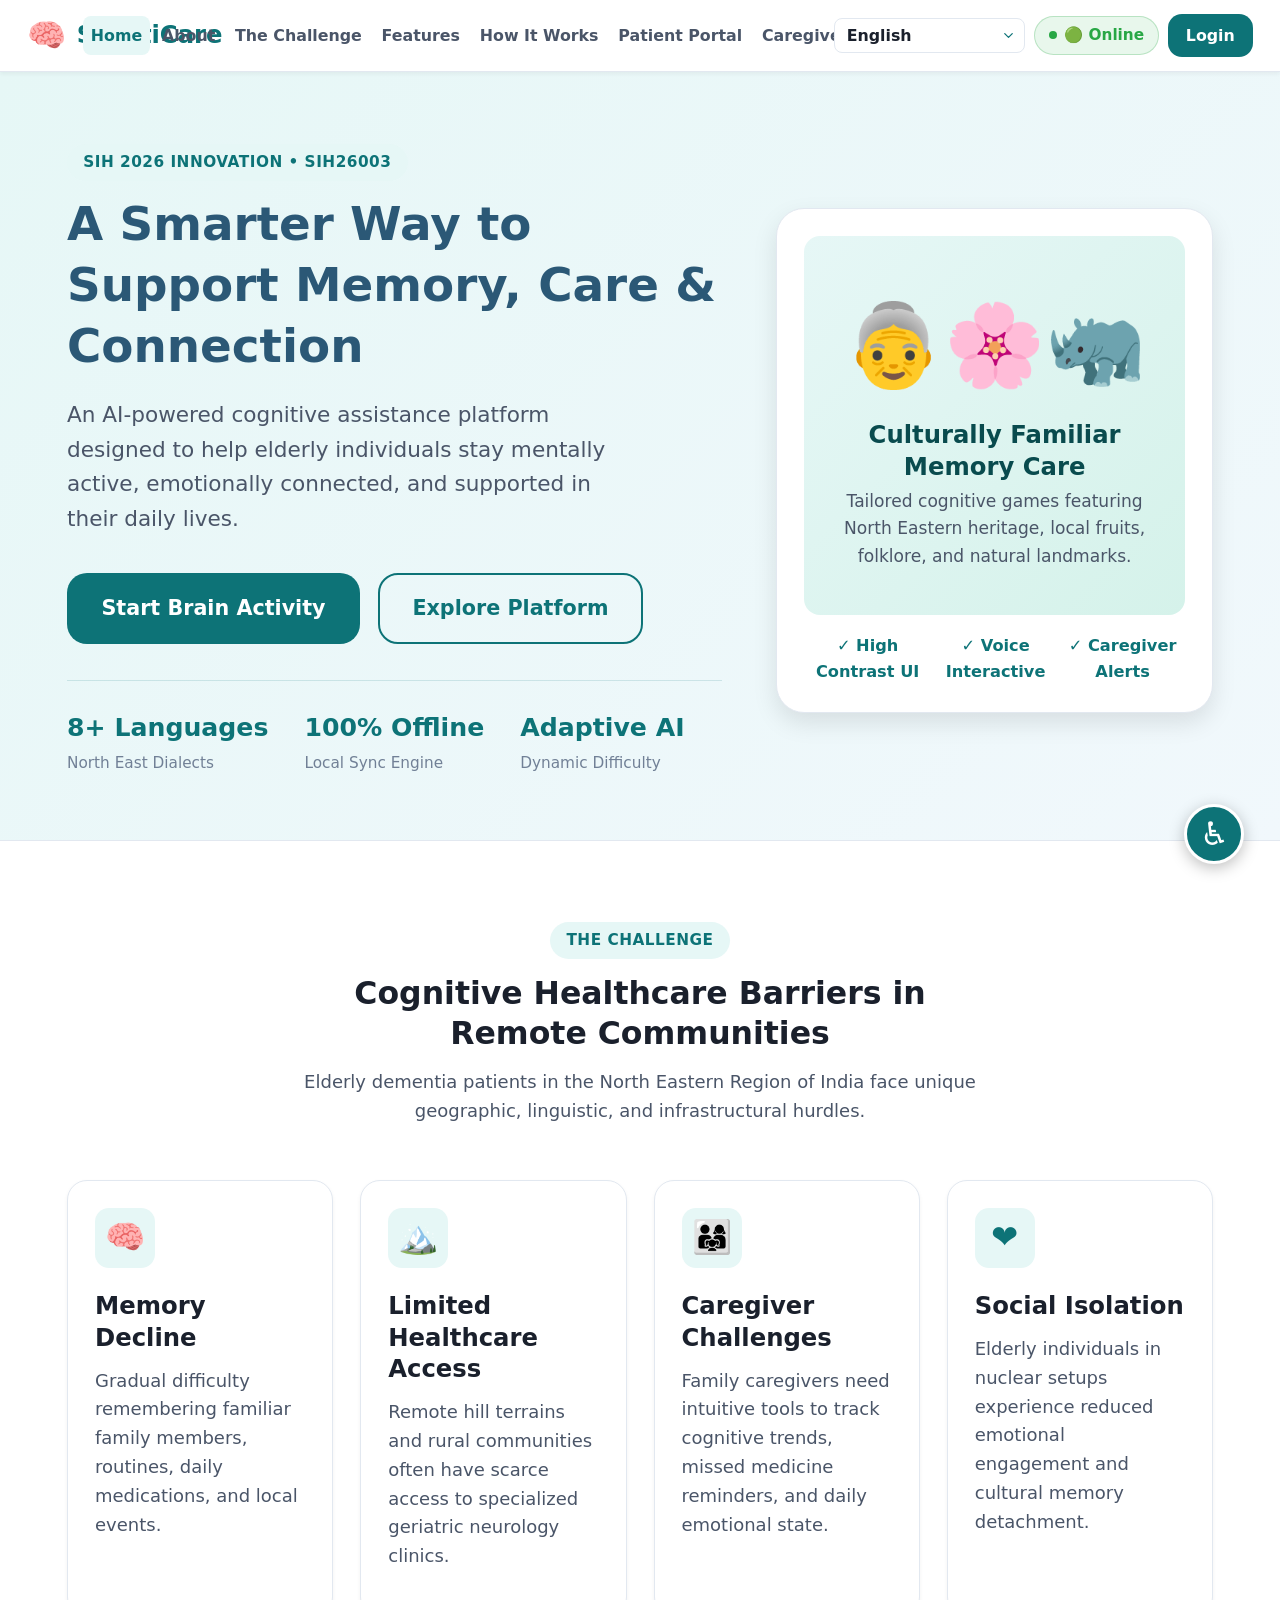
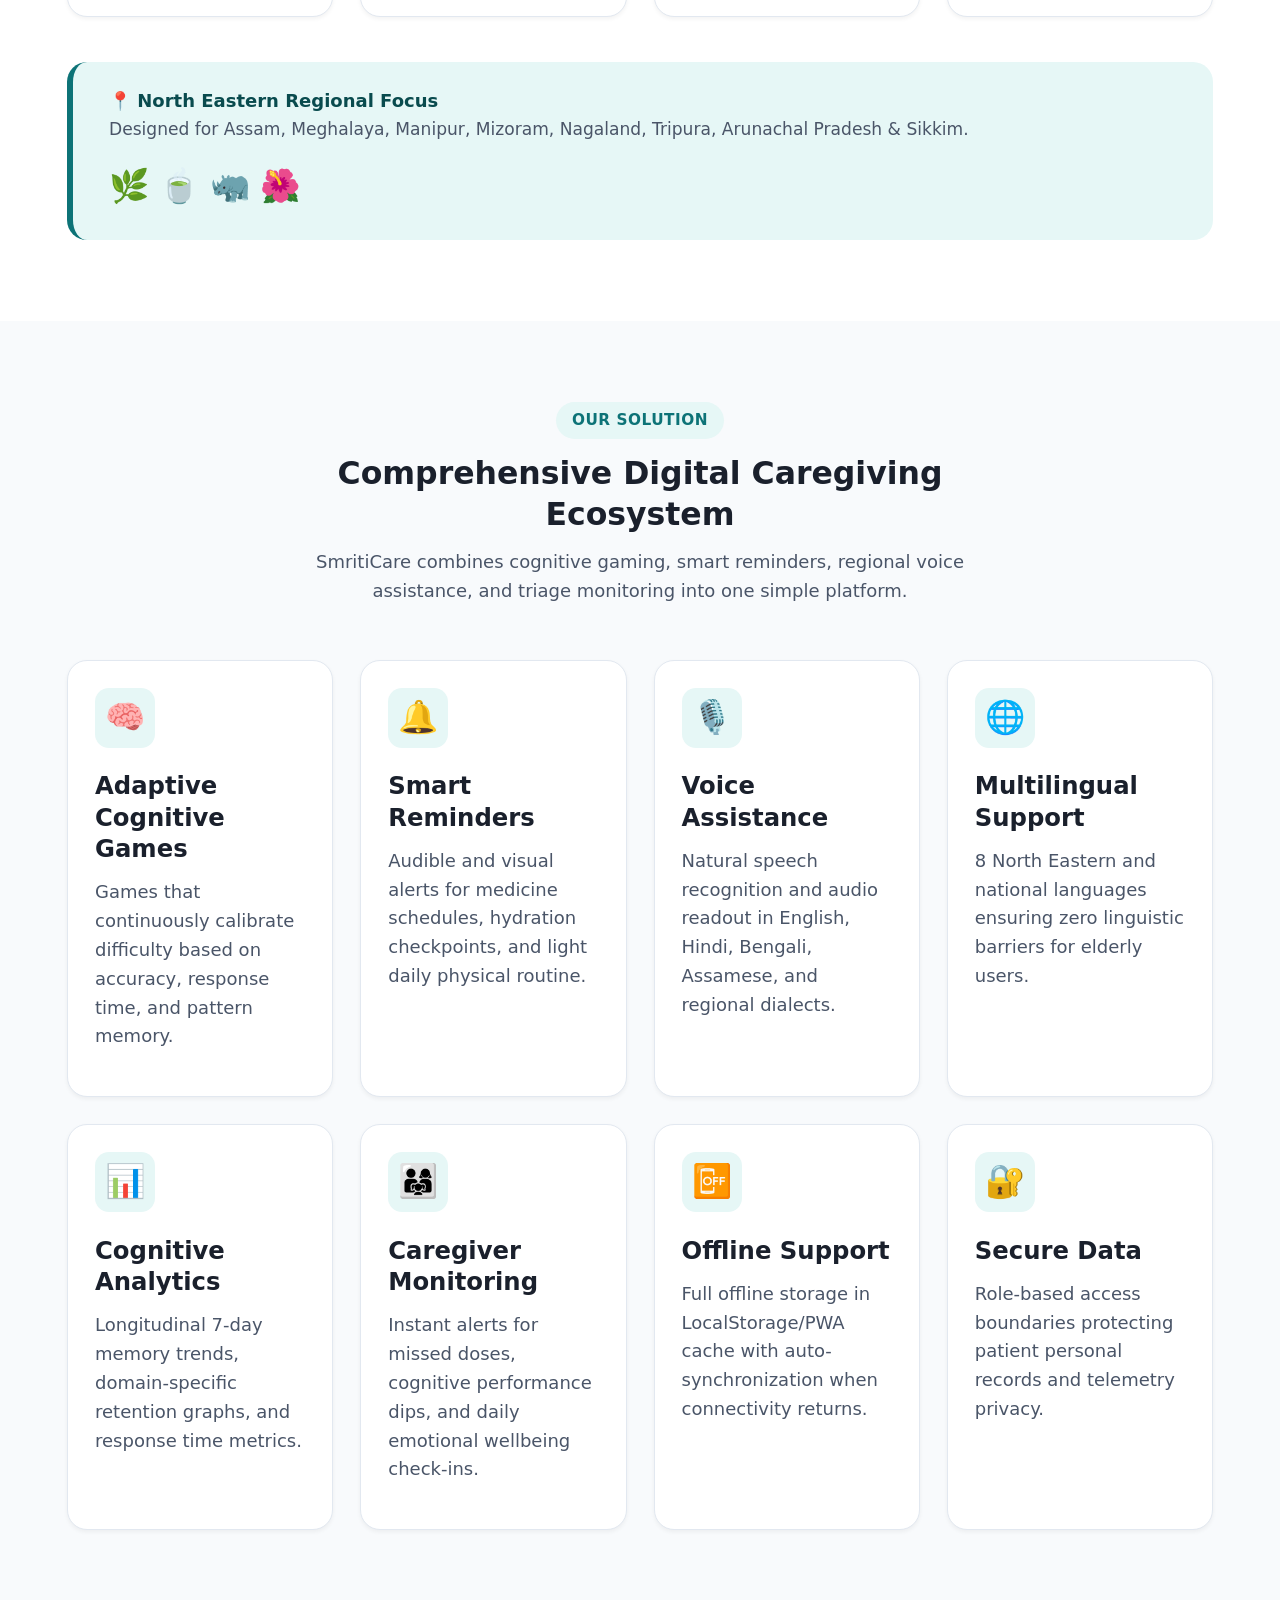
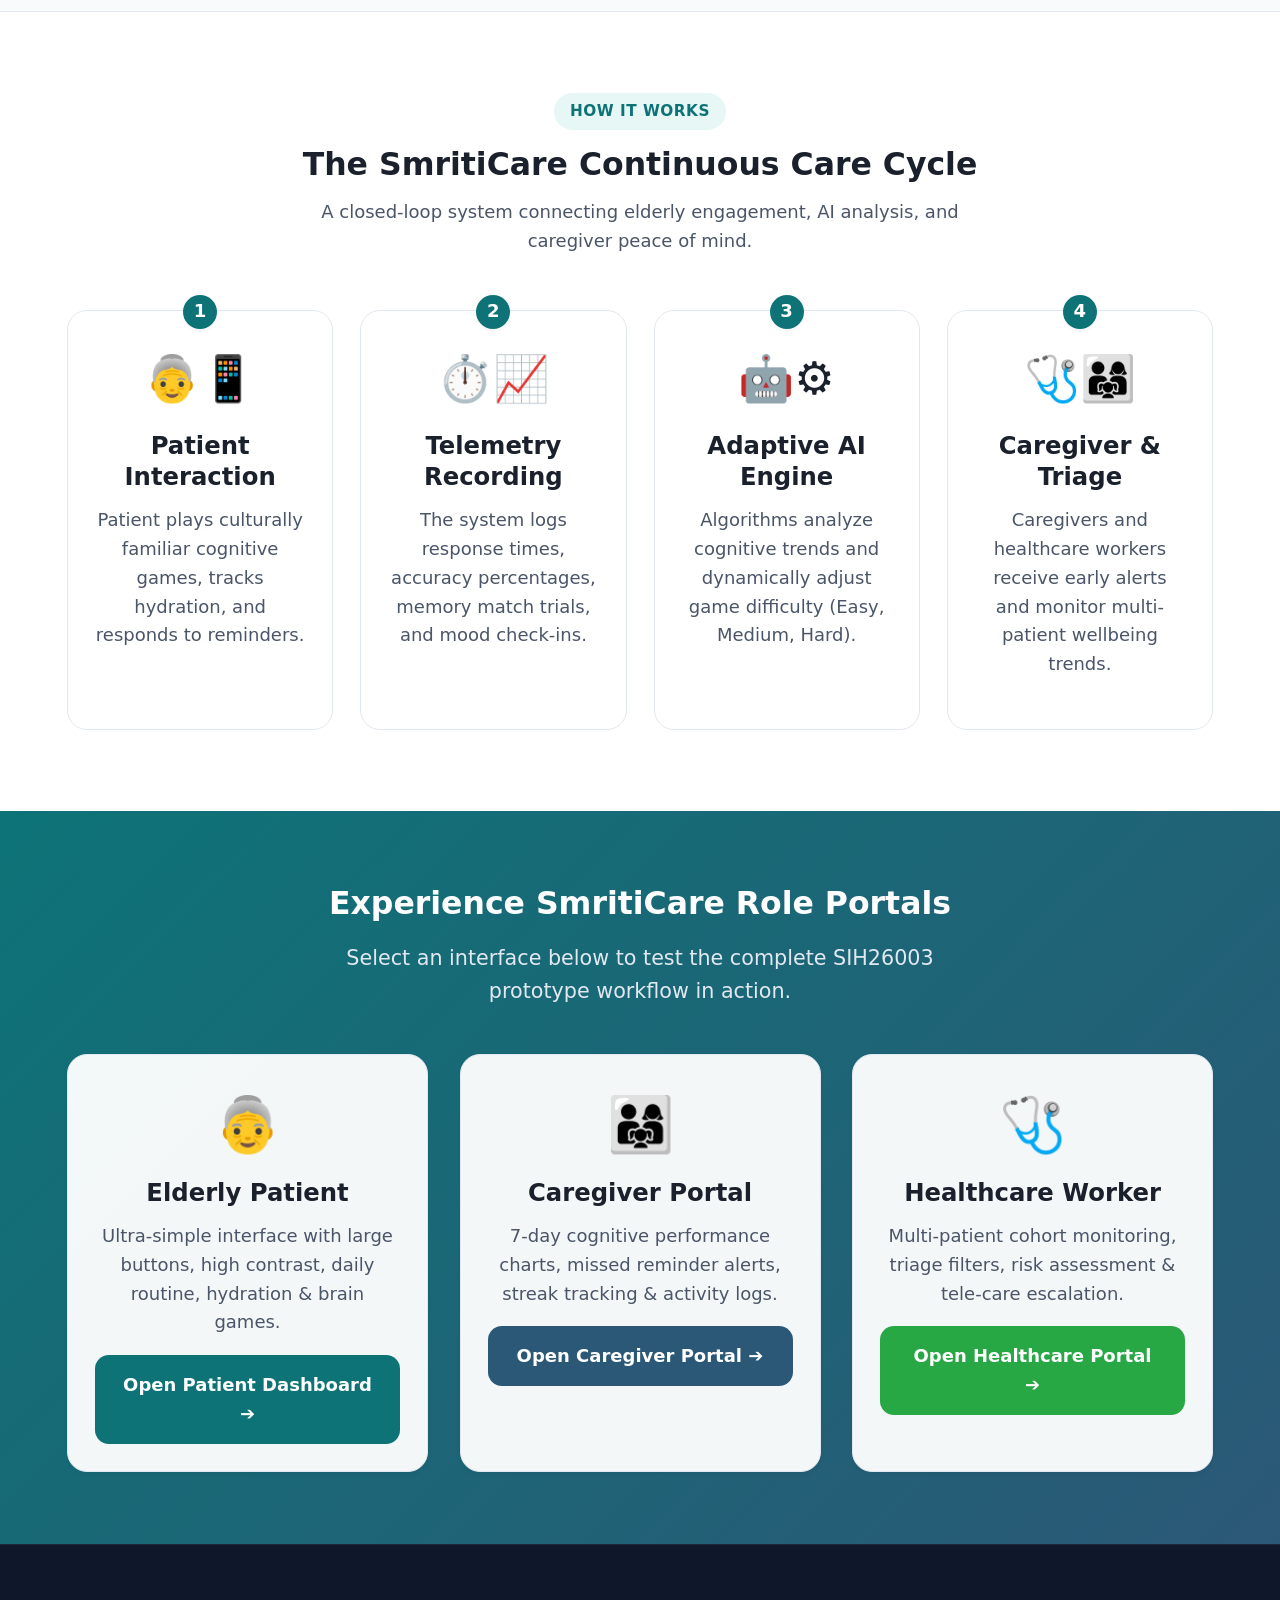
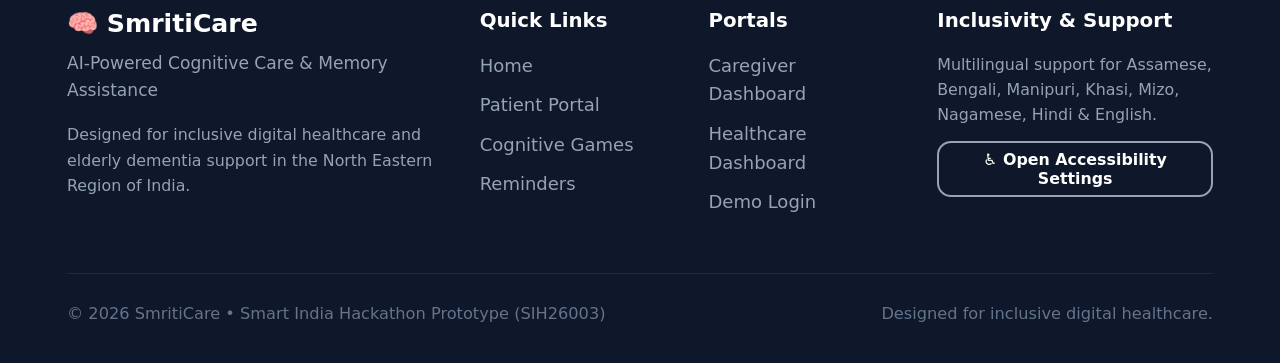
==== commit 6a7b3145: "updated" ====
--- a/index.html
+++ b/index.html
@@ -19,7 +19,7 @@
 
   <!-- Header -->
   <header class="site-header">
-    <div class="container header-inner">
+    <div class="header-inner">
       <a href="index.html" class="brand-logo">
         <span class="logo-icon">🧠</span>
         <div>
@@ -28,8 +28,8 @@
         </div>
       </a>
 
-      <!-- Desktop Navigation -->
-      <nav aria-label="Main Navigation">
+      <!-- Main Navigation -->
+      <nav class="main-navigation" aria-label="Main Navigation">
         <ul class="nav-links">
           <li><a href="index.html" class="nav-link active" data-i18n="nav_home">Home</a></li>
           <li><a href="#about" class="nav-link">About</a></li>
@@ -65,6 +65,13 @@
 
         <!-- Login CTA -->
         <a href="login.html" class="btn btn-primary btn-sm" data-i18n="nav_login">Login</a>
+
+        <!-- Mobile Menu Toggle -->
+        <button id="mobile-menu-btn" class="mobile-menu-toggle" aria-label="Toggle Navigation Menu" aria-expanded="false">
+          <span class="hamburger-bar"></span>
+          <span class="hamburger-bar"></span>
+          <span class="hamburger-bar"></span>
+        </button>
       </div>
     </div>
   </header>
--- a/css/style.css
+++ b/css/style.css
@@ -123,6 +123,11 @@
   padding: 0;
 }
 
+html, body {
+  overflow-x: hidden;
+  max-width: 100%;
+}
+
 html {
   font-size: var(--font-base);
   scroll-behavior: smooth;
@@ -219,51 +224,75 @@
   top: 0;
   z-index: 100;
   box-shadow: var(--shadow-sm);
+  width: 100%;
 }
 
 .header-inner {
   display: flex;
   align-items: center;
   justify-content: space-between;
-  padding: 0.9rem 0;
+  padding: 0.75rem 1.5rem;
   gap: 1rem;
+  width: 100%;
+  max-width: 1440px;
+  margin: 0 auto;
+  box-sizing: border-box;
 }
 
 .brand-logo {
-  display: flex;
+  display: inline-flex;
   align-items: center;
   gap: 0.6rem;
-  font-size: 1.4rem;
+  font-size: 1.35rem;
   font-weight: 800;
   color: var(--primary);
   text-decoration: none;
+  flex-shrink: 0;
+  white-space: nowrap;
 }
 
 .brand-logo .logo-icon {
-  font-size: 1.8rem;
+  font-size: 1.75rem;
   line-height: 1;
+  flex-shrink: 0;
 }
 
 .brand-logo .logo-tagline {
-  font-size: 0.75rem;
+  font-size: 0.72rem;
   color: var(--text-muted);
   font-weight: 500;
   display: block;
+  white-space: nowrap;
+}
+
+/* Main Navigation */
+.main-navigation {
+  display: flex;
+  align-items: center;
+  justify-content: center;
+  flex: 1 1 auto;
+  min-width: 0;
 }
 
 .nav-links {
   display: flex;
   align-items: center;
-  gap: 1.25rem;
+  gap: 0.35rem;
   list-style: none;
+  margin: 0;
+  padding: 0;
+  flex-wrap: nowrap;
 }
 
 .nav-link {
   color: var(--text-secondary);
   font-weight: 600;
-  padding: 0.5rem 0.75rem;
+  font-size: 0.92rem;
+  padding: 0.45rem 0.6rem;
   border-radius: var(--radius-sm);
   transition: var(--transition);
+  white-space: nowrap; /* Required: prevents navigation items from wrapping */
+  display: inline-block;
 }
 
 .nav-link:hover, .nav-link.active {
@@ -276,27 +305,34 @@
   display: flex;
   align-items: center;
   gap: 0.75rem;
+  flex-shrink: 0;
+  margin-left: auto;
 }
 
 /* Language Dropdown */
 .lang-selector-wrapper {
   position: relative;
-  display: inline-block;
+  display: inline-flex;
+  align-items: center;
+  flex-shrink: 0;
 }
 
 .lang-select {
-  padding: 0.45rem 1.8rem 0.45rem 0.75rem;
+  padding: 0.4rem 1.6rem 0.4rem 0.65rem;
   border-radius: var(--radius-sm);
   border: 1px solid var(--border-color);
   background: var(--bg-surface);
   color: var(--text-primary);
+  font-size: 0.88rem;
   font-weight: 600;
   cursor: pointer;
   appearance: none;
   background-image: url("data:image/svg+xml;charset=UTF-8,%3csvg xmlns='http://www.w3.org/2000/svg' viewBox='0 0 24 24' fill='none' stroke='%230d7377' stroke-width='2' stroke-linecap='round' stroke-linejoin='round'%3e%3cpolyline points='6 9 12 15 18 9'%3e%3c/polyline%3e%3c/svg%3e");
   background-repeat: no-repeat;
-  background-position: right 0.5rem center;
-  background-size: 1rem;
+  background-position: right 0.45rem center;
+  background-size: 0.85rem;
+  flex-shrink: 0;
+  white-space: nowrap;
 }
 
 /* Connectivity Status Pill */
@@ -310,19 +346,66 @@
   font-weight: 600;
   background: var(--success-light);
   color: var(--success);
+  border: 1px solid rgba(40, 167, 69, 0.25);
+  flex-shrink: 0; /* Ensures pill stays fully visible and inside the header */
+  white-space: nowrap;
+  box-sizing: border-box;
 }
 
 .status-pill.offline {
   background: var(--warning-light);
   color: var(--warning);
+  border-color: rgba(243, 156, 18, 0.25);
 }
 
 .status-dot {
-  width: 9px;
-  height: 9px;
+  width: 8px;
+  height: 8px;
   border-radius: 50%;
   background: currentColor;
   display: inline-block;
+  flex-shrink: 0;
+}
+
+/* Mobile Hamburger Menu Toggle Button */
+.mobile-menu-toggle {
+  display: none;
+  flex-direction: column;
+  justify-content: center;
+  align-items: center;
+  gap: 4px;
+  width: 38px;
+  height: 38px;
+  border-radius: var(--radius-sm);
+  background: var(--bg-subtle);
+  border: 1px solid var(--border-color);
+  cursor: pointer;
+  padding: 0;
+  flex-shrink: 0;
+  transition: var(--transition);
+}
+
+.mobile-menu-toggle:hover {
+  background: var(--primary-subtle);
+  border-color: var(--primary-light);
+}
+
+.hamburger-bar {
+  width: 20px;
+  height: 2px;
+  background: var(--text-primary);
+  border-radius: 2px;
+  transition: transform 0.25s ease, opacity 0.25s ease;
+}
+
+.mobile-menu-toggle.active .hamburger-bar:nth-child(1) {
+  transform: translateY(6px) rotate(45deg);
+}
+.mobile-menu-toggle.active .hamburger-bar:nth-child(2) {
+  opacity: 0;
+}
+.mobile-menu-toggle.active .hamburger-bar:nth-child(3) {
+  transform: translateY(-6px) rotate(-45deg);
 }
 
 /* ==========================================================================
@@ -1405,6 +1488,69 @@
    Media Queries & Responsiveness
    ========================================================================== */
 
+/* Intermediate Screen Adjustment (1081px - 1280px) */
+@media (max-width: 1280px) and (min-width: 1081px) {
+  .nav-links {
+    gap: 0.2rem;
+  }
+  .nav-link {
+    font-size: 0.88rem;
+    padding: 0.4rem 0.45rem;
+  }
+  .header-actions {
+    gap: 0.5rem;
+  }
+  .brand-logo .logo-tagline {
+    display: none;
+  }
+}
+
+/* Tablet & Mobile Breakpoint for Header Navigation (1080px and below) */
+@media (max-width: 1080px) {
+  .mobile-menu-toggle {
+    display: flex;
+  }
+
+  .main-navigation {
+    display: none;
+    position: absolute;
+    top: 100%;
+    left: 0;
+    right: 0;
+    width: 100%;
+    background: var(--bg-surface);
+    border-bottom: 2px solid var(--border-color);
+    box-shadow: 0 8px 24px rgba(0, 0, 0, 0.12);
+    padding: 1.25rem 1.5rem;
+    z-index: 1000;
+  }
+
+  .main-navigation.open {
+    display: block;
+    animation: menuSlideDown 0.25s ease forwards;
+  }
+
+  @keyframes menuSlideDown {
+    from { opacity: 0; transform: translateY(-8px); }
+    to { opacity: 1; transform: translateY(0); }
+  }
+
+  .nav-links {
+    flex-direction: column;
+    align-items: stretch;
+    gap: 0.4rem;
+    width: 100%;
+  }
+
+  .nav-link {
+    font-size: 1.05rem;
+    padding: 0.75rem 1rem;
+    border-radius: var(--radius-sm);
+    width: 100%;
+    box-sizing: border-box;
+  }
+}
+
 @media (max-width: 992px) {
   .hero-grid {
     grid-template-columns: 1fr;
@@ -1437,9 +1583,33 @@
 }
 
 @media (max-width: 768px) {
-  .nav-links {
-    display: none; /* Collapsed in mobile for simplified flow */
-  }
+  .header-inner {
+    padding: 0.6rem 1rem;
+    gap: 0.5rem;
+  }
+
+  .brand-logo {
+    font-size: 1.2rem;
+  }
+
+  .brand-logo .logo-tagline {
+    display: none;
+  }
+
+  .header-actions {
+    gap: 0.4rem;
+  }
+
+  .lang-select {
+    padding: 0.35rem 1.4rem 0.35rem 0.5rem;
+    font-size: 0.8rem;
+  }
+
+  .status-pill {
+    padding: 0.3rem 0.55rem;
+    font-size: 0.78rem;
+  }
+
   .patient-bottom-nav {
     display: block;
   }
@@ -1473,3 +1643,9 @@
     width: calc(100vw - 2.4rem);
   }
 }
+
+@media (max-width: 480px) {
+  .header-actions .btn-primary {
+    display: none;
+  }
+}
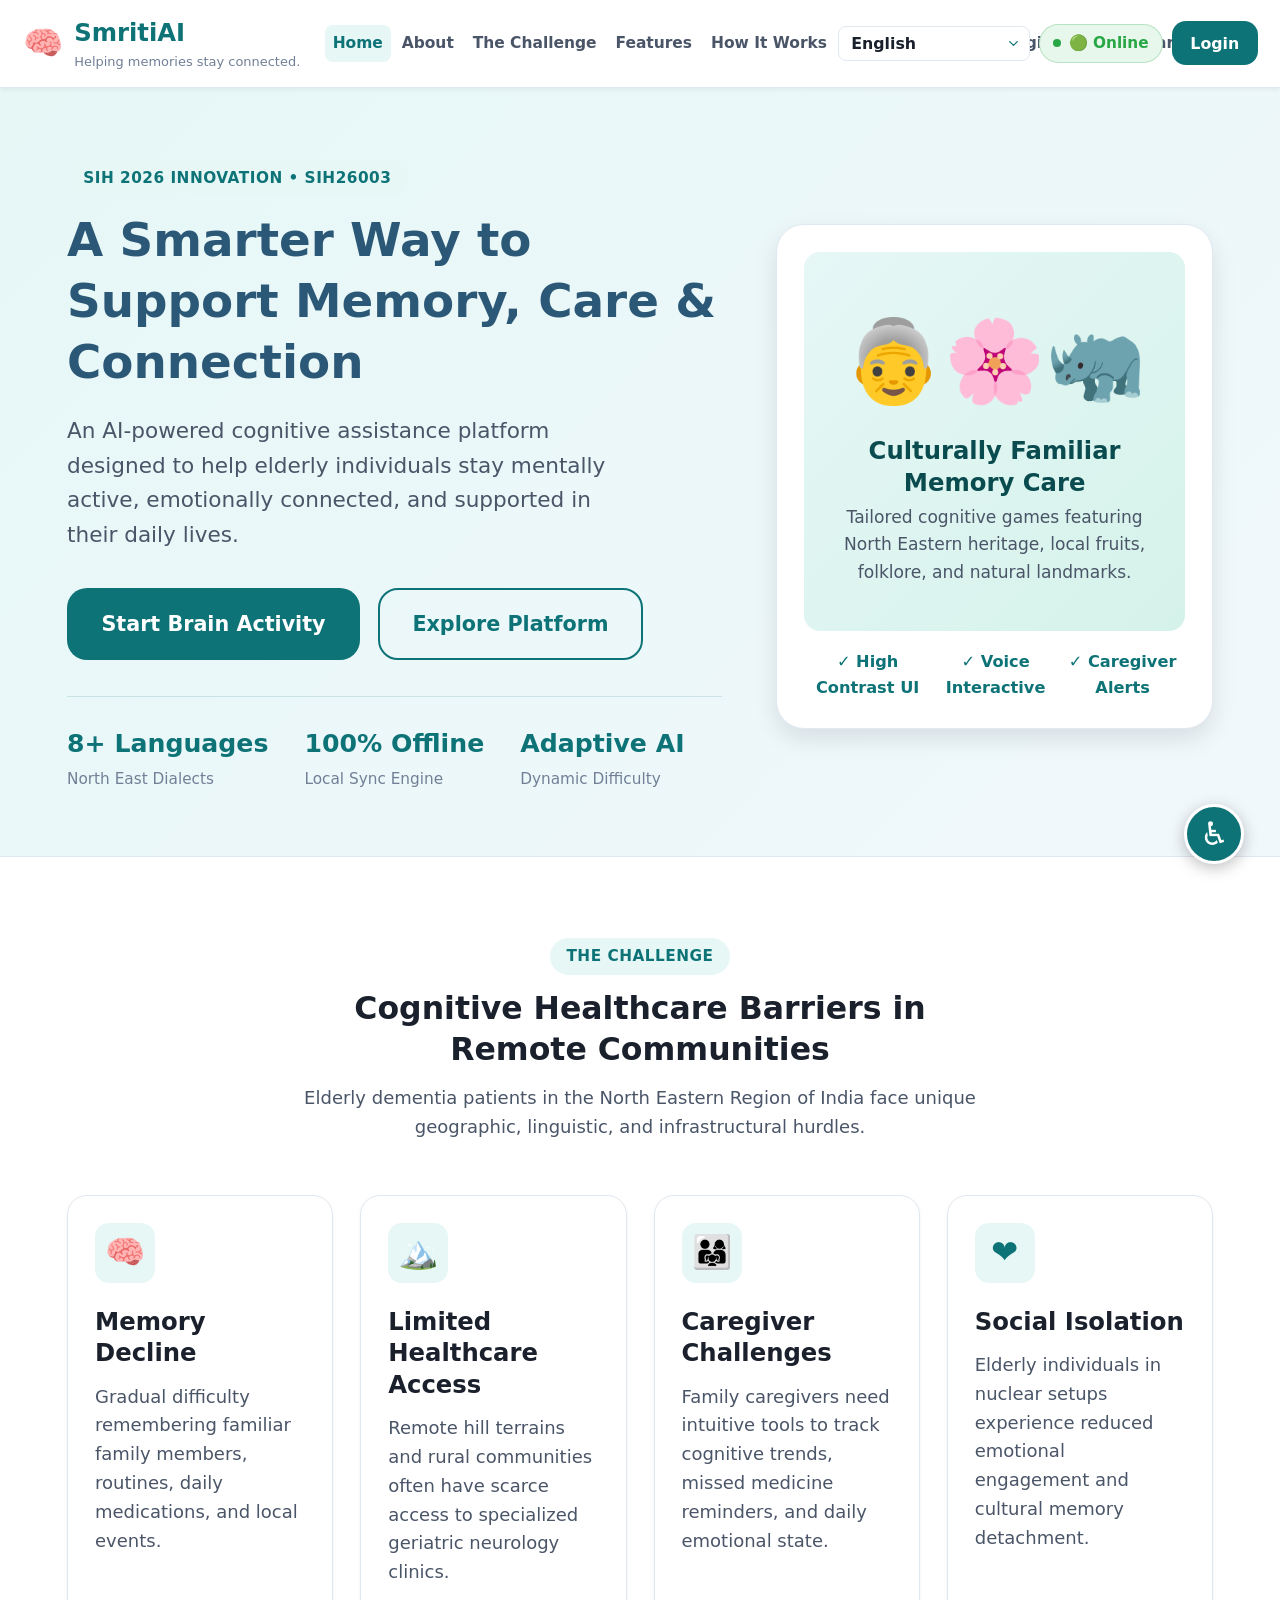
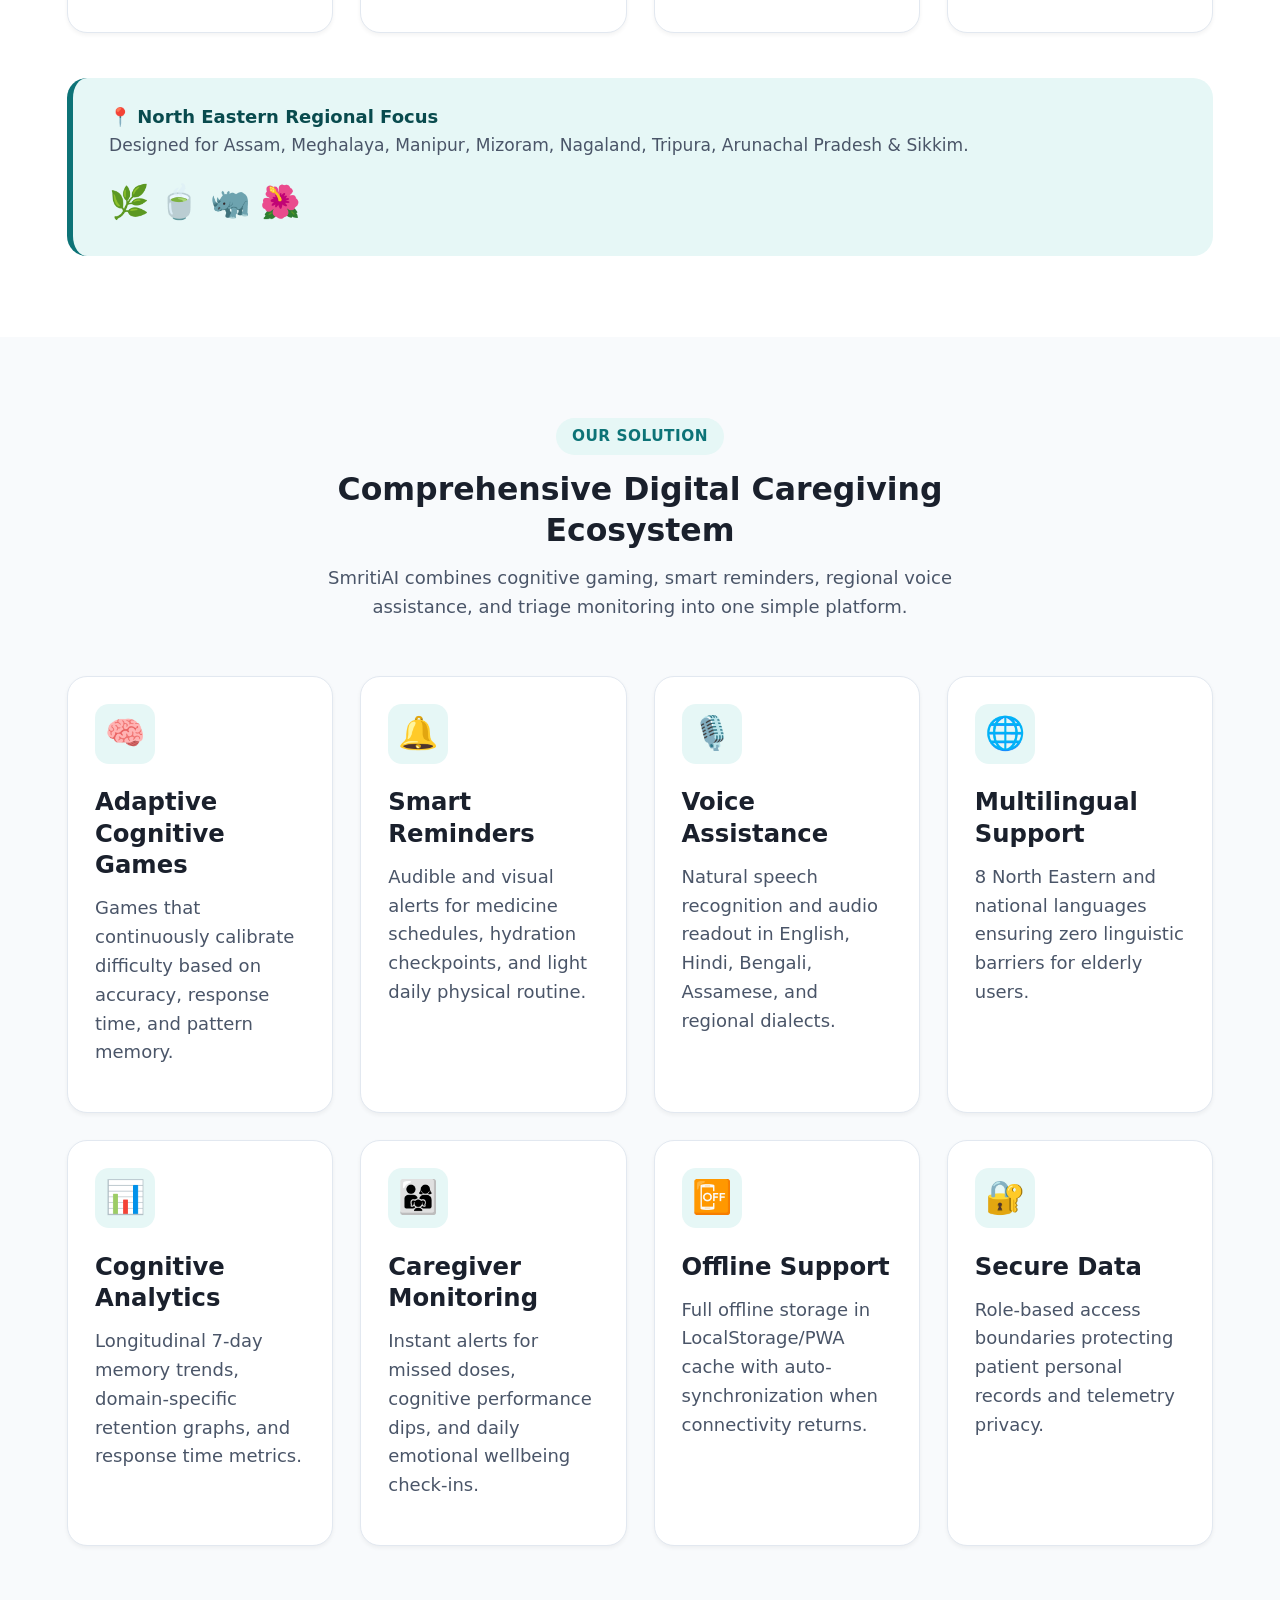
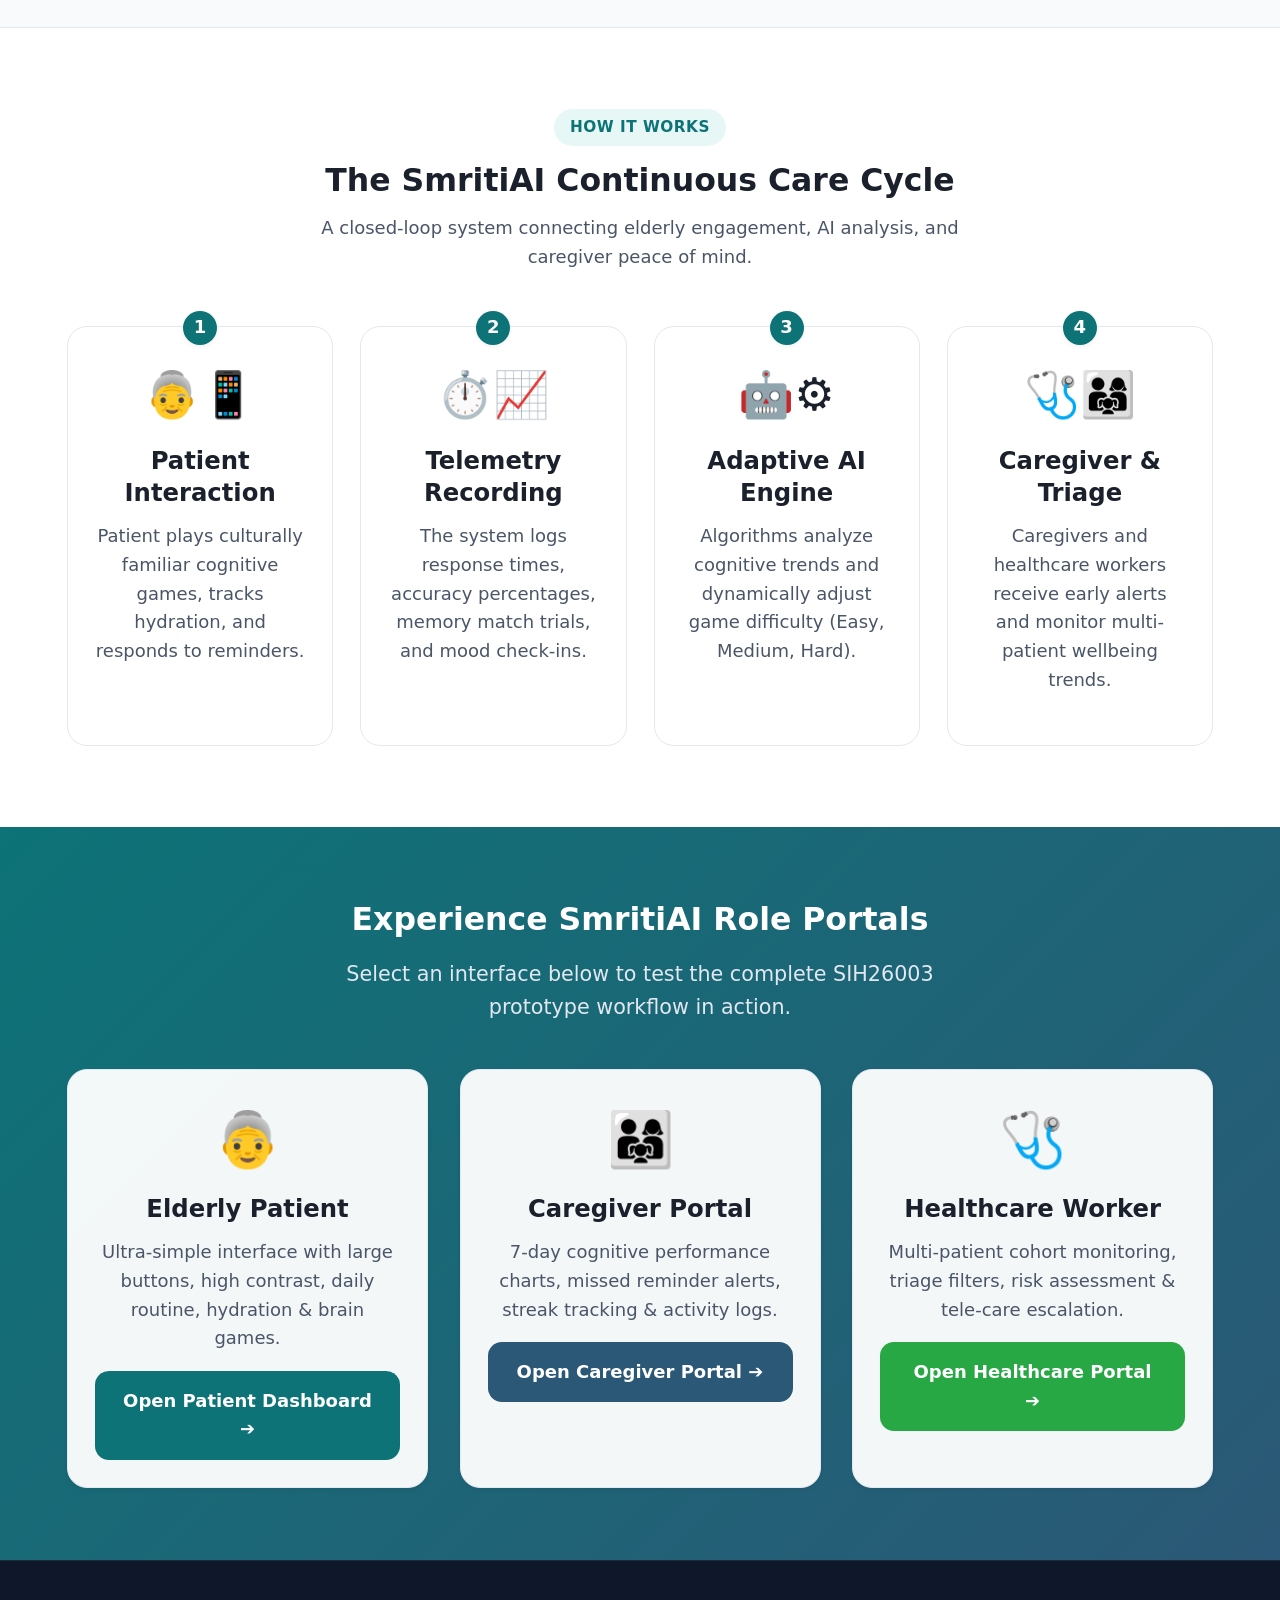
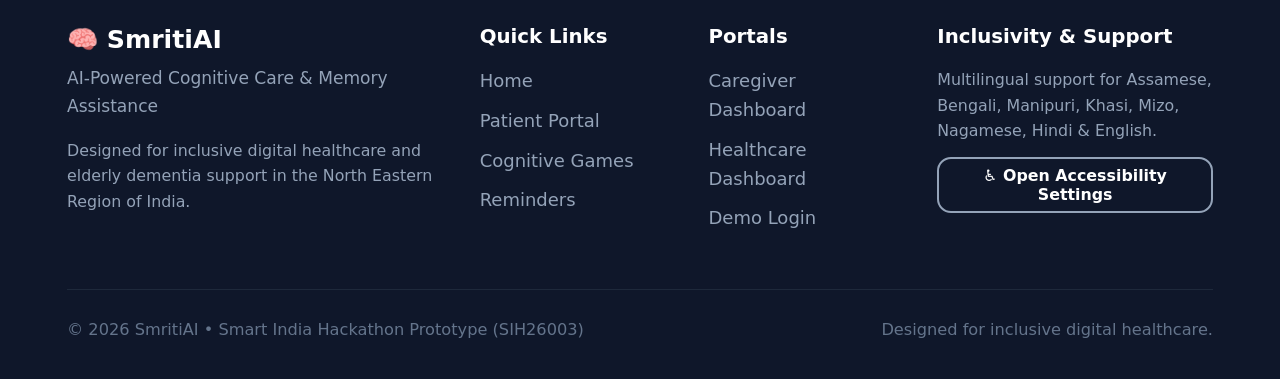
==== commit 91b3256d: "changed" ====
--- a/index.html
+++ b/index.html
@@ -3,7 +3,7 @@
 <head>
   <meta charset="UTF-8">
   <meta name="viewport" content="width=device-width, initial-scale=1.0">
-  <title>SmritiCare — AI-Powered Cognitive Care & Memory Assistance</title>
+  <title>SmritiAI — AI-Powered Cognitive Care & Memory Assistance</title>
   <meta name="description" content="AI-powered cognitive gaming and memory assistance platform designed for elderly dementia patients in the North Eastern Region of India.">
   <link rel="manifest" href="manifest.json">
   <meta name="theme-color" content="#0d7377">
@@ -23,7 +23,7 @@
       <a href="index.html" class="brand-logo">
         <span class="logo-icon">🧠</span>
         <div>
-          <span>SmritiCare</span>
+          <span>SmritiAI</span>
           <span class="logo-tagline" data-i18n="tagline">Helping memories stay connected.</span>
         </div>
       </a>
@@ -181,7 +181,7 @@
       <div class="section-header">
         <span class="section-tag">Our Solution</span>
         <h2>Comprehensive Digital Caregiving Ecosystem</h2>
-        <p>SmritiCare combines cognitive gaming, smart reminders, regional voice assistance, and triage monitoring into one simple platform.</p>
+        <p>SmritiAI combines cognitive gaming, smart reminders, regional voice assistance, and triage monitoring into one simple platform.</p>
       </div>
 
       <div class="grid-4">
@@ -241,7 +241,7 @@
     <div class="container">
       <div class="section-header">
         <span class="section-tag">How It Works</span>
-        <h2>The SmritiCare Continuous Care Cycle</h2>
+        <h2>The SmritiAI Continuous Care Cycle</h2>
         <p>A closed-loop system connecting elderly engagement, AI analysis, and caregiver peace of mind.</p>
       </div>
 
@@ -280,7 +280,7 @@
   <!-- Role Portals Callout -->
   <section id="about" style="padding: 4rem 0; background: linear-gradient(135deg, #0d7377 0%, #2b5876 100%); color: #fff;">
     <div class="container text-center">
-      <h2 style="color: #fff; margin-bottom: 1rem;">Experience SmritiCare Role Portals</h2>
+      <h2 style="color: #fff; margin-bottom: 1rem;">Experience SmritiAI Role Portals</h2>
       <p style="color: #e2e8f0; max-width: 650px; margin: 0 auto 2.5rem; font-size: 1.15rem;">
         Select an interface below to test the complete SIH26003 prototype workflow in action.
       </p>
@@ -316,7 +316,7 @@
       <button class="modal-close-btn" onclick="document.getElementById('privacy-modal').classList.remove('open')">✕</button>
       <div style="font-size: 3rem; text-align: center; margin-bottom: 0.5rem;">🔐</div>
       <h2 style="text-align: center;">Your Data, Protected</h2>
-      <p class="text-muted text-center">SmritiCare respects patient confidentiality and regional data sovereignty.</p>
+      <p class="text-muted text-center">SmritiAI respects patient confidentiality and regional data sovereignty.</p>
       
       <div style="display: grid; gap: 0.8rem; margin: 1.5rem 0;">
         <div style="background: var(--bg-subtle); padding: 0.8rem 1rem; border-radius: 8px;">
@@ -360,7 +360,7 @@
     <div class="container">
       <div class="footer-grid">
         <div class="footer-brand">
-          <h3>🧠 SmritiCare</h3>
+          <h3>🧠 SmritiAI</h3>
           <p class="footer-tagline">AI-Powered Cognitive Care & Memory Assistance</p>
           <p style="font-size: 0.88rem; color: #94a3b8;">
             Designed for inclusive digital healthcare and elderly dementia support in the North Eastern Region of India.
@@ -398,7 +398,7 @@
       </div>
 
       <div class="footer-bottom">
-        <span>© 2026 SmritiCare • Smart India Hackathon Prototype (SIH26003)</span>
+        <span>© 2026 SmritiAI • Smart India Hackathon Prototype (SIH26003)</span>
         <span>Designed for inclusive digital healthcare.</span>
       </div>
     </div>
--- a/css/style.css
+++ b/css/style.css
@@ -231,10 +231,10 @@
   display: flex;
   align-items: center;
   justify-content: space-between;
-  padding: 0.75rem 1.5rem;
+  padding: 0.75rem 1.75rem;
   gap: 1rem;
   width: 100%;
-  max-width: 1440px;
+  max-width: 1560px;
   margin: 0 auto;
   box-sizing: border-box;
 }
@@ -242,17 +242,18 @@
 .brand-logo {
   display: inline-flex;
   align-items: center;
-  gap: 0.6rem;
+  gap: 0.65rem;
   font-size: 1.35rem;
   font-weight: 800;
   color: var(--primary);
   text-decoration: none;
   flex-shrink: 0;
   white-space: nowrap;
+  margin-right: 1.25rem; /* Dedicated clear spacing between Logo/Tagline and Home */
 }
 
 .brand-logo .logo-icon {
-  font-size: 1.75rem;
+  font-size: 1.8rem;
   line-height: 1;
   flex-shrink: 0;
 }
@@ -269,7 +270,7 @@
 .main-navigation {
   display: flex;
   align-items: center;
-  justify-content: center;
+  justify-content: flex-start; /* Aligns items cleanly without left/right overflow spillage */
   flex: 1 1 auto;
   min-width: 0;
 }
@@ -277,7 +278,7 @@
 .nav-links {
   display: flex;
   align-items: center;
-  gap: 0.35rem;
+  gap: 0.25rem;
   list-style: none;
   margin: 0;
   padding: 0;
@@ -287,8 +288,8 @@
 .nav-link {
   color: var(--text-secondary);
   font-weight: 600;
-  font-size: 0.92rem;
-  padding: 0.45rem 0.6rem;
+  font-size: 0.9rem;
+  padding: 0.4rem 0.55rem;
   border-radius: var(--radius-sm);
   transition: var(--transition);
   white-space: nowrap; /* Required: prevents navigation items from wrapping */
@@ -304,9 +305,9 @@
 .header-actions {
   display: flex;
   align-items: center;
-  gap: 0.75rem;
+  gap: 0.65rem;
   flex-shrink: 0;
-  margin-left: auto;
+  margin-left: 1.25rem; /* Dedicated clear spacing between Healthcare and Language */
 }
 
 /* Language Dropdown */
@@ -1346,6 +1347,147 @@
   color: var(--text-primary);
 }
 
+/* ==========================================================================
+   Cognitive Mini-Games UI (Pattern, Object, Routine, Attention)
+   ========================================================================== */
+
+.game-quiz-header {
+  display: flex;
+  justify-content: space-between;
+  align-items: center;
+  margin-bottom: 1.25rem;
+  padding-bottom: 0.75rem;
+  border-bottom: 1px solid var(--border-color);
+  flex-wrap: wrap;
+  gap: 0.75rem;
+}
+
+.game-timer-pill {
+  display: inline-flex;
+  align-items: center;
+  gap: 0.4rem;
+  background: var(--bg-subtle);
+  padding: 0.35rem 0.85rem;
+  border-radius: var(--radius-full);
+  font-weight: 700;
+  font-size: 0.95rem;
+  color: var(--primary);
+  border: 1px solid var(--border-color);
+}
+
+.game-progress-badge {
+  font-size: 0.95rem;
+  font-weight: 700;
+  color: var(--text-muted);
+}
+
+.game-choice-btn {
+  width: 100%;
+  text-align: center;
+  font-size: 1.15rem;
+  font-weight: 600;
+  padding: 1rem 1.2rem;
+  border-radius: var(--radius-md);
+  border: 2px solid var(--border-color);
+  background: var(--bg-surface);
+  color: var(--text-primary);
+  cursor: pointer;
+  transition: var(--transition);
+  display: flex;
+  align-items: center;
+  justify-content: center;
+  gap: 0.6rem;
+  min-height: 56px;
+}
+
+.game-choice-btn:hover:not(:disabled) {
+  border-color: var(--primary-light);
+  background: var(--primary-subtle);
+  transform: translateY(-2px);
+}
+
+.game-choice-btn.correct-choice {
+  background: var(--success-light) !important;
+  border-color: var(--success) !important;
+  color: #1e7e34 !important;
+  font-weight: 800 !important;
+}
+
+.game-choice-btn.incorrect-choice {
+  background: var(--danger-light) !important;
+  border-color: var(--danger) !important;
+  color: #bd2130 !important;
+  font-weight: 700 !important;
+}
+
+.game-choice-btn:disabled {
+  cursor: default;
+}
+
+.game-feedback-banner {
+  padding: 0.9rem 1.2rem;
+  border-radius: var(--radius-md);
+  font-weight: 700;
+  font-size: 1.05rem;
+  margin: 1.2rem 0;
+  text-align: center;
+  display: none;
+}
+
+.game-feedback-banner.success {
+  display: block;
+  background: var(--success-light);
+  color: var(--success);
+  border: 1px solid #b7e4c7;
+}
+
+.game-feedback-banner.error {
+  display: block;
+  background: var(--danger-light);
+  color: var(--danger);
+  border: 1px solid #f5c6cb;
+}
+
+/* Attention Challenge Grid */
+.attention-grid {
+  display: grid;
+  grid-template-columns: repeat(4, 1fr);
+  gap: 0.85rem;
+  max-width: 440px;
+  margin: 1.5rem auto;
+}
+
+.attention-cell {
+  aspect-ratio: 1 / 1;
+  background: var(--bg-surface);
+  border: 2px solid var(--border-color);
+  border-radius: var(--radius-md);
+  font-size: 2.5rem;
+  display: flex;
+  align-items: center;
+  justify-content: center;
+  cursor: pointer;
+  transition: transform 0.15s ease, border-color 0.15s ease;
+  user-select: none;
+  min-height: 65px;
+}
+
+.attention-cell:hover:not(.locked) {
+  border-color: var(--primary);
+  transform: scale(1.08);
+  background: var(--primary-subtle);
+}
+
+.attention-cell.cell-correct {
+  border-color: var(--success) !important;
+  background: var(--success-light) !important;
+}
+
+.attention-cell.cell-wrong {
+  border-color: var(--danger) !important;
+  background: var(--danger-light) !important;
+}
+
 /* Accessibility Floating Button & Drawer */
 .a11y-fab {
   position: fixed;
@@ -1488,25 +1630,30 @@
    Media Queries & Responsiveness
    ========================================================================== */
 
-/* Intermediate Screen Adjustment (1081px - 1280px) */
-@media (max-width: 1280px) and (min-width: 1081px) {
+/* Intermediate Screen Adjustment (1181px - 1380px) */
+@media (max-width: 1380px) and (min-width: 1181px) {
+  .header-inner {
+    padding: 0.75rem 1.25rem;
+    gap: 0.6rem;
+  }
+  .brand-logo {
+    margin-right: 0.75rem;
+  }
+  .header-actions {
+    margin-left: 0.75rem;
+    gap: 0.5rem;
+  }
   .nav-links {
-    gap: 0.2rem;
+    gap: 0.15rem;
   }
   .nav-link {
-    font-size: 0.88rem;
-    padding: 0.4rem 0.45rem;
-  }
-  .header-actions {
-    gap: 0.5rem;
-  }
-  .brand-logo .logo-tagline {
-    display: none;
-  }
-}
-
-/* Tablet & Mobile Breakpoint for Header Navigation (1080px and below) */
-@media (max-width: 1080px) {
+    font-size: 0.86rem;
+    padding: 0.35rem 0.45rem;
+  }
+}
+
+/* Tablet & Mobile Breakpoint for Header Navigation (1180px and below) */
+@media (max-width: 1180px) {
   .mobile-menu-toggle {
     display: flex;
   }
